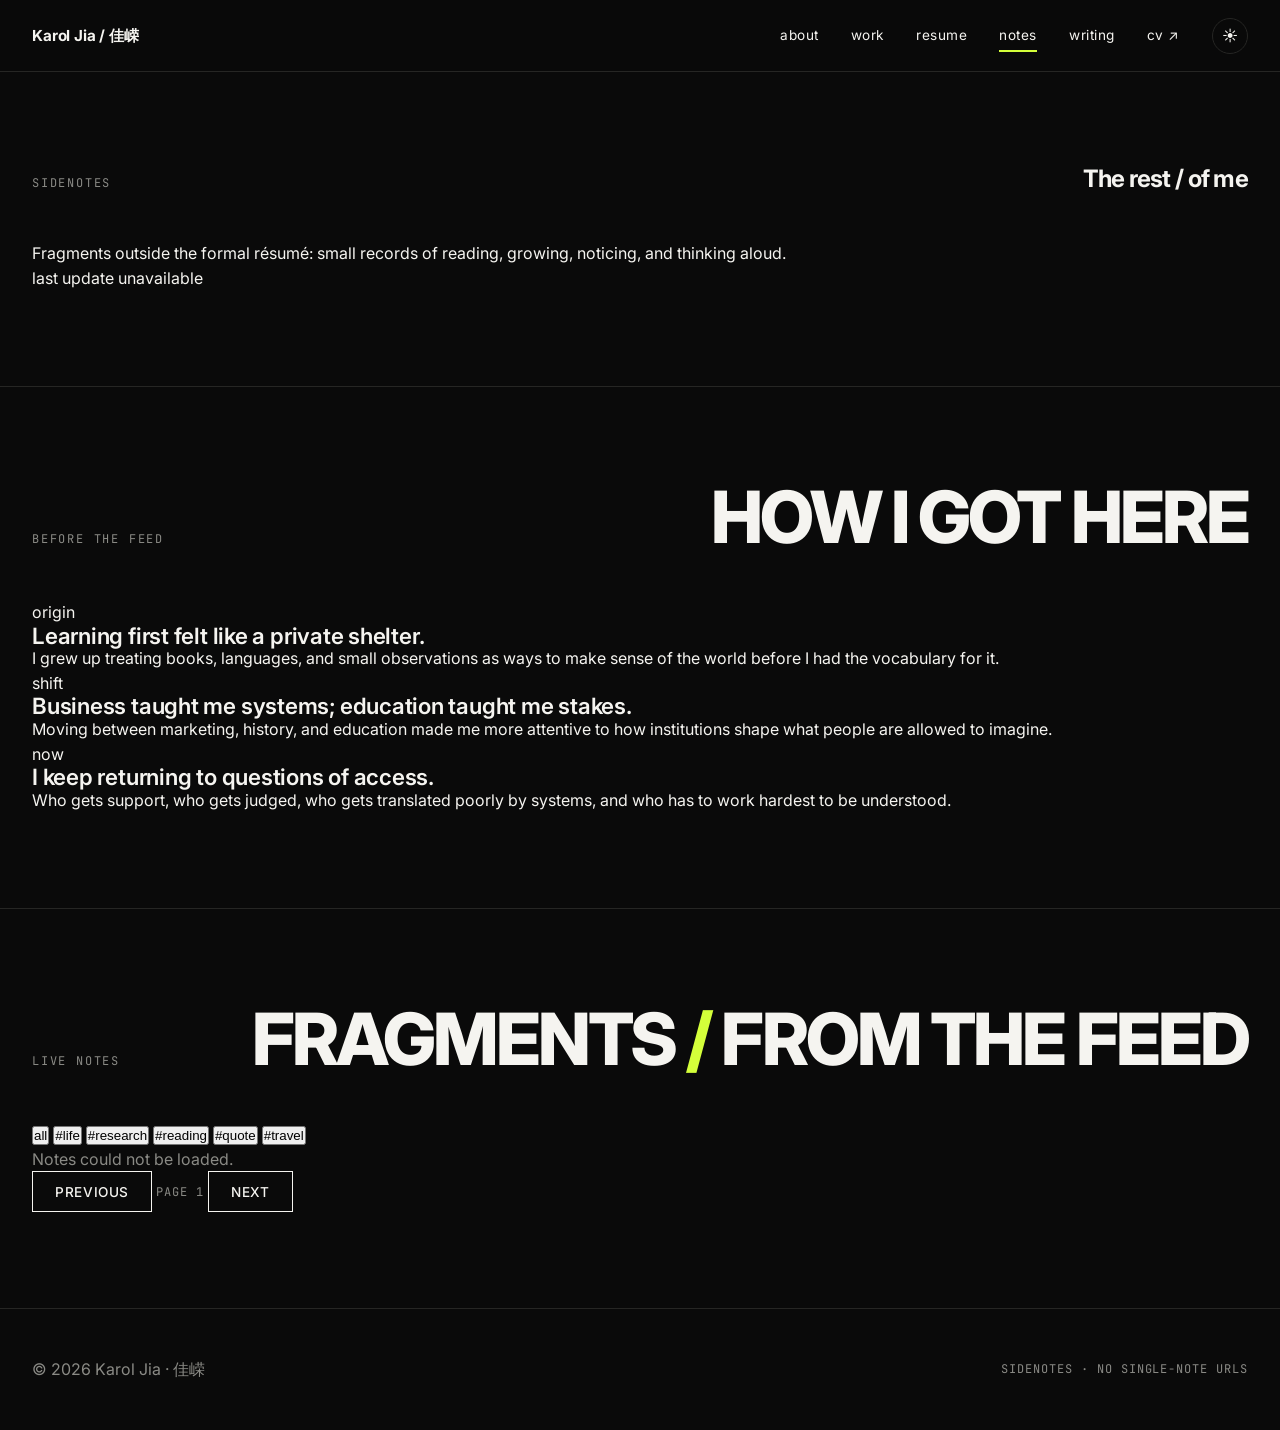
==== notes.html @ 4759f478 "Add initial notes.html file with structure and content" ====
<!doctype html>
<html lang="en">
<head>
  <meta charset="utf-8">
  <meta name="viewport" content="width=device-width, initial-scale=1">
  <title>Sidenotes — Karol Jia</title>

  <link rel="icon" href="favicon.png">

  <link rel="preconnect" href="https://fonts.googleapis.com">
  <link rel="preconnect" href="https://fonts.gstatic.com" crossorigin>
  <link href="https://fonts.googleapis.com/css2?family=Inter:wght@400;500;600;700;800;900&family=JetBrains+Mono:wght@400;500&family=Libre+Baskerville:wght@400;700&display=swap" rel="stylesheet">

  <link rel="stylesheet" href="global.css">
  <link rel="stylesheet" href="layout.css">
</head>

<body data-theme="dark">

<header>
  <div class="container">
    <div class="brand">Karol Jia / 佳嵘</div>
    <nav>
      <a href="index.html#about">about</a>
      <a href="index.html#experience">work</a>
      <a href="index.html#resume">resume</a>
      <a href="notes.html" class="active">notes</a>
      <a href="publications.html">writing</a>
      <a href="https://sites.google.com/view/karoljiaportfolio/profile"
         target="_blank" rel="noopener noreferrer">cv ↗</a>
      <button id="themeToggle" class="iconbtn" type="button"
              aria-label="Toggle theme" title="Toggle theme">☾</button>
    </nav>
  </div>
</header>

<main>

  <section class="section sidenotes-hero">
    <div class="container">
      <div class="section-head">
        <span class="label">Sidenotes</span>
        <h1>The rest <span class="slash">/</span> of me</h1>
      </div>

      <p class="sidenotes-lead">
        Fragments outside the formal résumé: small records of reading, growing, noticing, and thinking aloud.
      </p>

      <div class="sidenotes-meta" id="lastUpdate">
        last update loading...
      </div>
    </div>
  </section>

  <section class="section story-section">
    <div class="container">
      <div class="section-head compact">
        <span class="label">Before the feed</span>
        <h2>How I got here</h2>
      </div>

      <div class="story-grid">
        <article class="story-card">
          <div class="story-kicker">origin</div>
          <h3>Learning first felt like a private shelter.</h3>
          <p>
            I grew up treating books, languages, and small observations as ways to make sense of the world before I had the vocabulary for it.
          </p>
        </article>

        <article class="story-card">
          <div class="story-kicker">shift</div>
          <h3>Business taught me systems; education taught me stakes.</h3>
          <p>
            Moving between marketing, history, and education made me more attentive to how institutions shape what people are allowed to imagine.
          </p>
        </article>

        <article class="story-card">
          <div class="story-kicker">now</div>
          <h3>I keep returning to questions of access.</h3>
          <p>
            Who gets support, who gets judged, who gets translated poorly by systems, and who has to work hardest to be understood.
          </p>
        </article>
      </div>
    </div>
  </section>

  <section class="section notes-feed-section">
    <div class="container">
      <div class="section-head compact">
        <span class="label">Live notes</span>
        <h2>Fragments <span class="slash">/</span> from the feed</h2>
      </div>

      <div class="tag-filter" id="tagFilter">
        <button class="tag-filter-btn active" data-tag="all">all</button>
        <button class="tag-filter-btn" data-tag="life">#life</button>
        <button class="tag-filter-btn" data-tag="research">#research</button>
        <button class="tag-filter-btn" data-tag="reading">#reading</button>
        <button class="tag-filter-btn" data-tag="quote">#quote</button>
        <button class="tag-filter-btn" data-tag="travel">#travel</button>
      </div>

      <div id="notes-list" class="notes-list">
        <p class="muted">Loading notes...</p>
      </div>

      <div class="notes-pagination">
        <button class="btn" id="prevNotes" type="button">previous</button>
        <span class="mono muted" id="pageInfo">page 1</span>
        <button class="btn" id="nextNotes" type="button">next</button>
      </div>
    </div>
  </section>

</main>

<footer>
  <div class="container row" style="justify-content:space-between;">
    <p>© <span id="year"></span> Karol Jia · 佳嵘</p>
    <p class="mono">sidenotes · no single-note URLs</p>
  </div>
</footer>

<script>
const state = {
  notes: [],
  filteredNotes: [],
  currentTag: "all",
  page: 1,
  perPage: 10
};

async function loadNotesPage() {
  const notesList = document.getElementById("notes-list");

  try {
    const response = await fetch("https://plusmelt.org/api/notes", {
      cache: "no-store"
    });

    const data = await response.json();
    state.notes = Array.isArray(data.notes) ? data.notes : [];
    state.filteredNotes = state.notes;

    updateLastUpdate();
    renderNotes();
  } catch (error) {
    notesList.innerHTML = '<p class="muted">Notes could not be loaded.</p>';
    document.getElementById("lastUpdate").textContent = "last update unavailable";
  }
}

function updateLastUpdate() {
  const target = document.getElementById("lastUpdate");

  if (!state.notes.length) {
    target.textContent = "last update unavailable";
    return;
  }

  const latest = new Date(state.notes[0].timestamp);
  target.textContent = `last update ${relativeTime(latest)}`;
}

function relativeTime(date) {
  const seconds = Math.max(1, Math.floor((Date.now() - date.getTime()) / 1000));

  if (seconds < 60) {
    return `${seconds}s ago`;
  }

  const minutes = Math.floor(seconds / 60);
  if (minutes < 60) {
    return `${minutes}m ago`;
  }

  const hours = Math.floor(minutes / 60);
  if (hours < 24) {
    return `${hours}h ago`;
  }

  const days = Math.floor(hours / 24);
  if (days < 30) {
    return `${days}d ago`;
  }

  return date.toLocaleDateString("en-US", {
    year: "numeric",
    month: "short",
    day: "numeric"
  });
}

function renderNotes() {
  const notesList = document.getElementById("notes-list");
  const pageInfo = document.getElementById("pageInfo");
  const prev = document.getElementById("prevNotes");
  const next = document.getElementById("nextNotes");

  if (!state.filteredNotes.length) {
    notesList.innerHTML = '<p class="muted">No notes yet.</p>';
    pageInfo.textContent = "page 0 of 0";
    prev.disabled = true;
    next.disabled = true;
    return;
  }

  const totalPages = Math.ceil(state.filteredNotes.length / state.perPage);
  state.page = Math.min(state.page, totalPages);

  const start = (state.page - 1) * state.perPage;
  const visibleNotes = state.filteredNotes.slice(start, start + state.perPage);

  notesList.innerHTML = visibleNotes.map(note => renderNoteCard(note)).join("");

  pageInfo.textContent = `page ${state.page} of ${totalPages}`;
  prev.disabled = state.page <= 1;
  next.disabled = state.page >= totalPages;
}

function renderNoteCard(note) {
  const isQuote = note.tags && note.tags.includes("quote");

  const tags = note.tags && note.tags.length
    ? `<div class="note-tags">${note.tags.map(tag => `<span>#${escapeHtml(tag)}</span>`).join("")}</div>`
    : "";

  const images = note.images && note.images.length
    ? `<div class="note-media">${note.images.map(src => `<img src="${escapeAttribute(src)}" alt="Discord note image">`).join("")}</div>`
    : "";

  const videos = note.videos && note.videos.length
    ? `<div class="note-media">${note.videos.map(src => `<video src="${escapeAttribute(src)}" controls></video>`).join("")}</div>`
    : "";

  if (isQuote) {
    const quoteParts = parseQuote(note.content);

    return `
      <article class="note-card quote-card">
        <blockquote>${escapeHtml(quoteParts.quote)}</blockquote>
        ${quoteParts.source ? `<div class="quote-source">${escapeHtml(quoteParts.source)}</div>` : ""}
        ${images}
        ${videos}
        ${tags}
      </article>
    `;
  }

  return `
    <article class="note-card">
      <p>${escapeHtml(note.content)}</p>
      ${images}
      ${videos}
      ${tags}
    </article>
  `;
}

function parseQuote(content) {
  const lines = String(content || "").split("\n").map(line => line.trim()).filter(Boolean);

  if (lines.length >= 2) {
    const last = lines[lines.length - 1];

    if (/^[—–-]\s+/.test(last)) {
      return {
        quote: lines.slice(0, -1).join("\n"),
        source: last.replace(/^[—–-]\s+/, "")
      };
    }
  }

  return {
    quote: content,
    source: ""
  };
}

function setupFilters() {
  const filter = document.getElementById("tagFilter");

  filter.addEventListener("click", event => {
    const button = event.target.closest("button");

    if (!button) {
      return;
    }

    const tag = button.dataset.tag;
    state.currentTag = tag;
    state.page = 1;

    document.querySelectorAll(".tag-filter-btn").forEach(item => {
      item.classList.toggle("active", item.dataset.tag === tag);
    });

    if (tag === "all") {
      state.filteredNotes = state.notes;
    } else {
      state.filteredNotes = state.notes.filter(note => {
        return note.tags && note.tags.includes(tag);
      });
    }

    renderNotes();
  });
}

function setupPagination() {
  document.getElementById("prevNotes").addEventListener("click", () => {
    if (state.page > 1) {
      state.page -= 1;
      renderNotes();
      window.scrollTo({ top: document.querySelector(".notes-feed-section").offsetTop, behavior: "smooth" });
    }
  });

  document.getElementById("nextNotes").addEventListener("click", () => {
    const totalPages = Math.ceil(state.filteredNotes.length / state.perPage);

    if (state.page < totalPages) {
      state.page += 1;
      renderNotes();
      window.scrollTo({ top: document.querySelector(".notes-feed-section").offsetTop, behavior: "smooth" });
    }
  });
}

function escapeHtml(text) {
  return String(text || "")
    .replaceAll("&", "&amp;")
    .replaceAll("<", "&lt;")
    .replaceAll(">", "&gt;")
    .replaceAll('"', "&quot;")
    .replaceAll("'", "&#039;");
}

function escapeAttribute(text) {
  return String(text || "")
    .replaceAll("&", "&amp;")
    .replaceAll('"', "&quot;")
    .replaceAll("<", "&lt;")
    .replaceAll(">", "&gt;");
}

document.getElementById("year").textContent = new Date().getFullYear();

setupFilters();
setupPagination();
loadNotesPage();
</script>

<script src="app.js"></script>
</body>
</html>
---- global.css ----
/* ============================================================
   GLOBAL.CSS — Karol Jia v3
   Black / White + electric lime accent
   ============================================================ */

:root {
  --bg:        #f5f4f0;
  --bg-elev:   #ffffff;
  --fg:        #0a0a0a;
  --fg-muted:  #6b6b6b;
  --line:      #d6d4cc;
  --hl:        #d4ff3a;
  --hl-ink:    #0a0a0a;
}

[data-theme="dark"] {
  --bg:        #0a0a0a;
  --bg-elev:   #141414;
  --fg:        #f5f4f0;
  --fg-muted:  #8a8a85;
  --line:      #262624;
  --hl:        #d4ff3a;
  --hl-ink:    #0a0a0a;
}

* { box-sizing: border-box; margin: 0; padding: 0; }

html { scroll-behavior: smooth; }

body {
  background: var(--bg);
  color: var(--fg);
  font-family: 'Inter', -apple-system, BlinkMacSystemFont, 'Segoe UI', sans-serif;
  font-size: 16px;
  line-height: 1.55;
  -webkit-font-smoothing: antialiased;
  text-rendering: optimizeLegibility;
  transition: background 0.3s ease, color 0.3s ease;
  overflow-x: hidden;
}

/* hide native cursor only inside the hero zone when cat-cursor is on */
body.cat-cursor-on #hero,
body.cat-cursor-on #hero * { cursor: none !important; }

h1, h2, h3, h4 {
  font-family: 'Inter', sans-serif;
  font-weight: 700;
  letter-spacing: -0.03em;
  line-height: 0.95;
}
h2 {
  font-size: clamp(2.2rem, 6vw, 4.5rem);
  font-weight: 800;
  text-transform: uppercase;
  letter-spacing: -0.04em;
}
h3 { font-size: 1.4rem; font-weight: 600; letter-spacing: -0.01em; }
p  { font-size: 1rem; }

a { color: inherit; text-decoration: none; transition: opacity 0.2s ease; }
a:hover { opacity: 0.6; }

.muted { color: var(--fg-muted); }

.mono {
  font-family: 'JetBrains Mono', 'SF Mono', Menlo, monospace;
  font-size: 0.75rem;
  letter-spacing: 0.08em;
  text-transform: uppercase;
}

.hl {
  background: var(--hl);
  color: var(--hl-ink);
  padding: 0 0.22em;
}

.container {
  max-width: 1400px;
  margin: 0 auto;
  padding: 0 2rem;
}
.row   { display: flex; align-items: center; gap: 1.25rem; flex-wrap: wrap; }
.stack { display: flex; flex-direction: column; gap: 1.25rem; }

.section { padding: 6rem 0; border-top: 1px solid var(--line); }
.section:first-of-type { border-top: none; }

.btn {
  display: inline-block;
  padding: 0.7rem 1.4rem;
  border: 1px solid var(--fg);
  color: var(--fg);
  font-size: 0.85rem;
  letter-spacing: 0.04em;
  text-transform: uppercase;
  font-weight: 500;
  transition: all 0.2s ease;
  cursor: pointer;
  background: transparent;
  font-family: inherit;
}
.btn:hover { background: var(--fg); color: var(--bg); opacity: 1; }

.btn-primary {
  background: var(--hl);
  color: var(--hl-ink);
  border-color: var(--hl);
}
.btn-primary:hover { background: var(--fg); color: var(--bg); border-color: var(--fg); }

.iconbtn {
  background: transparent;
  border: 1px solid var(--line);
  color: var(--fg);
  width: 36px; height: 36px;
  border-radius: 50%;
  cursor: pointer;
  font-size: 0.95rem;
  display: inline-flex;
  align-items: center;
  justify-content: center;
  transition: all 0.2s ease;
  font-family: inherit;
}
.iconbtn:hover { border-color: var(--fg); }

footer {
  padding: 3rem 0;
  border-top: 1px solid var(--line);
  font-size: 0.85rem;
  color: var(--fg-muted);
}

.h-scroll::-webkit-scrollbar { height: 6px; }
.h-scroll::-webkit-scrollbar-track { background: transparent; }
.h-scroll::-webkit-scrollbar-thumb { background: var(--line); border-radius: 3px; }
.h-scroll::-webkit-scrollbar-thumb:hover { background: var(--fg-muted); }
---- layout.css ----
/* ============================================================
   LAYOUT.CSS — page modules v3
   ============================================================ */

/* ---------------- HEADER ---------------- */
header {
  position: sticky;
  top: 0;
  z-index: 100;
  background: color-mix(in srgb, var(--bg) 88%, transparent);
  backdrop-filter: blur(12px);
  -webkit-backdrop-filter: blur(12px);
  border-bottom: 1px solid var(--line);
}
header .container {
  display: flex;
  justify-content: space-between;
  align-items: center;
  padding-top: 1.1rem;
  padding-bottom: 1.1rem;
}
header .brand {
  font-weight: 700;
  font-size: 0.95rem;
  letter-spacing: -0.01em;
}
header nav {
  display: flex;
  gap: 2rem;
  align-items: center;
}
header nav a {
  font-size: 0.85rem;
  letter-spacing: 0.04em;
  text-transform: lowercase;
  position: relative;
}
header nav a.active::after {
  content: '';
  position: absolute;
  left: 0; right: 0; bottom: -6px;
  height: 2px;
  background: var(--hl);
}

/* ---------------- HERO ---------------- */
#hero {
  position: relative;
  min-height: calc(100vh - 70px);
  padding: 3rem 0 4rem;
  display: flex;
  flex-direction: column;
  justify-content: space-between;
  overflow: hidden;
}

.hero-meta {
  display: flex;
  justify-content: space-between;
  align-items: flex-start;
  font-family: 'JetBrains Mono', monospace;
  font-size: 0.72rem;
  letter-spacing: 0.15em;
  text-transform: uppercase;
  color: var(--fg-muted);
}
.hero-meta .right { text-align: right; line-height: 1.7; }

.hero-mid {
  display: flex;
  flex-direction: column;
  gap: 1.6rem;
  margin: 3rem 0;
  /* fixed-ish vertical rhythm — nothing inside should change height */
  align-items: flex-start;
}

.hero-prefix {
  font-family: 'JetBrains Mono', monospace;
  font-size: 0.75rem;
  letter-spacing: 0.18em;
  text-transform: uppercase;
  color: var(--hl);
}

.hero-line {
  font-size: clamp(1.6rem, 3.8vw, 3rem);
  font-weight: 700;
  letter-spacing: -0.025em;
  line-height: 1.2;
  /* fixed height stops the page from jumping as letters type/erase */
  height: 1.4em;
  display: flex;
  align-items: center;
  overflow: hidden;
}
.hero-line-inner {
  display: inline-flex;
  align-items: center;
  white-space: nowrap;
  flex-wrap: nowrap;
}
.hero-line .typed {
  background: var(--hl);
  color: var(--hl-ink);
  padding: 0 0.2em;
  display: inline-block;
  margin-left: 0.3em;
}
.caret {
  display: inline-block;
  width: 3px;
  height: 0.9em;
  background: var(--hl);
  vertical-align: -3px;
  margin-left: 4px;
  animation: blink 1s steps(2) infinite;
}
@keyframes blink { 50% { opacity: 0; } }

.hero-name-block {
  font-size: clamp(2.5rem, 7vw, 6rem);
  font-weight: 900;
  letter-spacing: -0.045em;
  line-height: 0.95;
  text-transform: uppercase;
}
.hero-name-block .cn {
  display: block;
  font-size: 0.3em;
  font-weight: 500;
  color: var(--fg-muted);
  letter-spacing: 0.02em;
  margin-top: 0.7rem;
  text-transform: none;
}

.hero-foot {
  display: flex;
  justify-content: space-between;
  align-items: end;
  gap: 2rem;
  padding-top: 2rem;
  border-top: 1px solid var(--line);
  flex-wrap: wrap;
}
.hero-cta { display: flex; gap: 0.8rem; flex-wrap: wrap; }

/* cat cursor (only on hero) */
#cat-cursor {
  position: fixed;
  width: 44px;
  height: 44px;
  pointer-events: none;
  z-index: 9999;
  transform: translate(-50%, -50%);
  transition: opacity 0.2s ease;
  opacity: 0;
  will-change: transform, left, top;
}
#cat-cursor.visible { opacity: 1; }

/* tiny corner toggle to turn cat cursor off */
.cat-toggle {
  position: fixed;
  right: 18px;
  bottom: 18px;
  z-index: 200;
  background: var(--bg-elev);
  border: 1px solid var(--line);
  color: var(--fg-muted);
  border-radius: 999px;
  padding: 6px 12px;
  font-family: 'JetBrains Mono', monospace;
  font-size: 0.65rem;
  letter-spacing: 0.1em;
  text-transform: uppercase;
  cursor: pointer;
  transition: all 0.2s ease;
  opacity: 0.7;
}
.cat-toggle:hover { opacity: 1; color: var(--fg); border-color: var(--fg); }

/* floating emoji that spawns when a typed phrase completes */
#emoji-stage {
  position: absolute;
  inset: 0;
  pointer-events: none;
  overflow: hidden;
}
.float-emoji {
  position: absolute;
  font-size: 28px;
  animation: floatUp 3.4s ease-out forwards;
  will-change: transform, opacity;
}
@keyframes floatUp {
  0%   { transform: translateY(0) rotate(0); opacity: 0; }
  15%  { opacity: 1; }
  80%  { opacity: 1; }
  100% { transform: translateY(-140px) rotate(15deg); opacity: 0; }
}

/* ---------------- STREAM (consciousness paragraph) ---------------- */
.stream-section {
  padding: 5rem 0 6rem;
  border-top: 1px solid var(--line);
  background: var(--bg);
}
.stream-label {
  font-family: 'JetBrains Mono', monospace;
  font-size: 0.7rem;
  letter-spacing: 0.18em;
  text-transform: uppercase;
  color: var(--fg-muted);
  margin-bottom: 2rem;
}
.stream {
  max-width: 1000px;
  font-size: clamp(1.4rem, 2.4vw, 2.1rem);
  line-height: 1.5;
  font-weight: 400;
  letter-spacing: -0.01em;
}
.stream .ln {
  display: block;
  margin-bottom: 0.6em;
  min-height: 1.1em;
}
.stream .ln.fade { color: var(--fg-muted); }
.stream .ln.accent .typed-text {
  background: var(--hl);
  color: var(--hl-ink);
  padding: 0 0.18em;
}
.stream .ln.small { font-size: 0.65em; color: var(--fg-muted); }
.stream .micro-caret {
  display: inline-block;
  width: 2px;
  height: 0.85em;
  background: currentColor;
  vertical-align: -2px;
  margin-left: 3px;
  opacity: 0;
}
.stream .ln.typing .micro-caret { opacity: 1; animation: blink 1s steps(2) infinite; }

/* ---------------- SECTION HEADERS ---------------- */
.section-head {
  display: flex;
  justify-content: space-between;
  align-items: baseline;
  margin-bottom: 3rem;
  flex-wrap: wrap;
  gap: 1rem;
}
.section-head .label {
  font-family: 'JetBrains Mono', monospace;
  font-size: 0.75rem;
  letter-spacing: 0.15em;
  text-transform: uppercase;
  color: var(--fg-muted);
}
.section-head h2 .slash { color: var(--hl); }

/* ---------------- HORIZONTAL GALLERY ---------------- */
.h-scroll {
  display: flex;
  gap: 1.5rem;
  overflow-x: auto;
  scroll-snap-type: x mandatory;
  padding: 0 2rem 1.5rem;
  margin: 0 -2rem;
  scroll-padding: 2rem;
}
.h-scroll > * { scroll-snap-align: start; flex-shrink: 0; }

.exp-card {
  width: clamp(280px, 32vw, 420px);
  display: flex;
  flex-direction: column;
  gap: 1rem;
}
.exp-card .tag {
  font-family: 'JetBrains Mono', monospace;
  font-size: 0.7rem;
  letter-spacing: 0.12em;
  text-transform: uppercase;
  color: var(--fg-muted);
  display: flex;
  justify-content: space-between;
  padding-bottom: 0.7rem;
  border-bottom: 1px solid var(--line);
}
.exp-card .tag .num { color: var(--fg); font-weight: 600; }
.exp-card h3 {
  font-size: 1.6rem;
  line-height: 1.1;
  letter-spacing: -0.02em;
}
.exp-card .role { font-size: 0.95rem; color: var(--fg-muted); }
.exp-card p { font-size: 0.95rem; line-height: 1.5; }

/* ---------------- ABOUT ---------------- */
.about-grid {
  display: grid;
  grid-template-columns: 1fr 1.4fr;
  gap: 4rem;
  align-items: start;
}
.about-photo {
  position: relative;
  aspect-ratio: 4/5;
  overflow: hidden;
  background: var(--bg-elev);
}
.about-photo img {
  width: 100%;
  height: 100%;
  object-fit: cover;
  display: block;
  filter: grayscale(0.15);
  transition: filter 0.4s ease;
}
.about-photo:hover img { filter: grayscale(0); }
.about-text {
  font-size: clamp(1.3rem, 2vw, 1.8rem);
  line-height: 1.35;
  font-weight: 400;
  letter-spacing: -0.01em;
}
.about-text p + p { margin-top: 1.5rem; }

@media (max-width: 820px) {
  .about-grid { grid-template-columns: 1fr; gap: 2rem; }
}

/* ---------------- RESUME (HTML) ---------------- */
.resume-block + .resume-block { margin-top: 4rem; }

.resume-block-title {
  font-family: 'JetBrains Mono', monospace;
  font-size: 0.8rem;
  letter-spacing: 0.18em;
  text-transform: uppercase;
  color: var(--fg-muted);
  margin-bottom: 1.5rem;
  padding-bottom: 0.7rem;
  border-bottom: 1px solid var(--line);
}
.resume-item {
  display: grid;
  grid-template-columns: 180px 1fr;
  gap: 2rem;
  padding: 1.5rem 0;
  border-bottom: 1px solid var(--line);
}
.resume-item:last-child { border-bottom: none; }
.resume-item .when {
  font-family: 'JetBrains Mono', monospace;
  font-size: 0.78rem;
  letter-spacing: 0.08em;
  color: var(--fg-muted);
  text-transform: uppercase;
}
.resume-item .what h3 { font-size: 1.25rem; margin-bottom: 0.3rem; }
.resume-item .what .where { color: var(--fg-muted); font-size: 0.95rem; margin-bottom: 0.7rem; }
.resume-item .what p { font-size: 0.95rem; line-height: 1.55; }
.resume-item .what ul {
  margin-top: 0.5rem;
  padding-left: 1.2rem;
  font-size: 0.95rem;
  line-height: 1.6;
}
.resume-item .what ul li { margin-bottom: 0.3rem; }

@media (max-width: 720px) {
  .resume-item { grid-template-columns: 1fr; gap: 0.4rem; }
}

.cta-strip {
  display: flex;
  justify-content: space-between;
  align-items: center;
  padding: 2rem 0;
  margin-top: 3rem;
  border-top: 1px solid var(--line);
  flex-wrap: wrap;
  gap: 1rem;
}
.cta-strip p { font-size: 1rem; color: var(--fg-muted); }

/* ---------------- OUTRO ---------------- */
.outro {
  padding: 6rem 0;
  border-top: 1px solid var(--line);
  overflow: hidden;
}
.outro-text {
  font-size: clamp(2.5rem, 9vw, 8rem);
  font-weight: 900;
  letter-spacing: -0.05em;
  line-height: 0.95;
  text-transform: uppercase;
}
.outro-text .accent {
  background: var(--hl);
  color: var(--hl-ink);
  padding: 0 0.15em;
}

/* ---------------- MOBILE ---------------- */
@media (max-width: 640px) {
  header .container { padding: 0.8rem 1.2rem; }
  header nav { gap: 1rem; }
  header nav a { font-size: 0.8rem; }
  .container { padding: 0 1.2rem; }
  .section { padding: 4rem 0; }
  .h-scroll { padding: 0 1.2rem 1.5rem; margin: 0 -1.2rem; }
  .cat-toggle { display: none; }
}
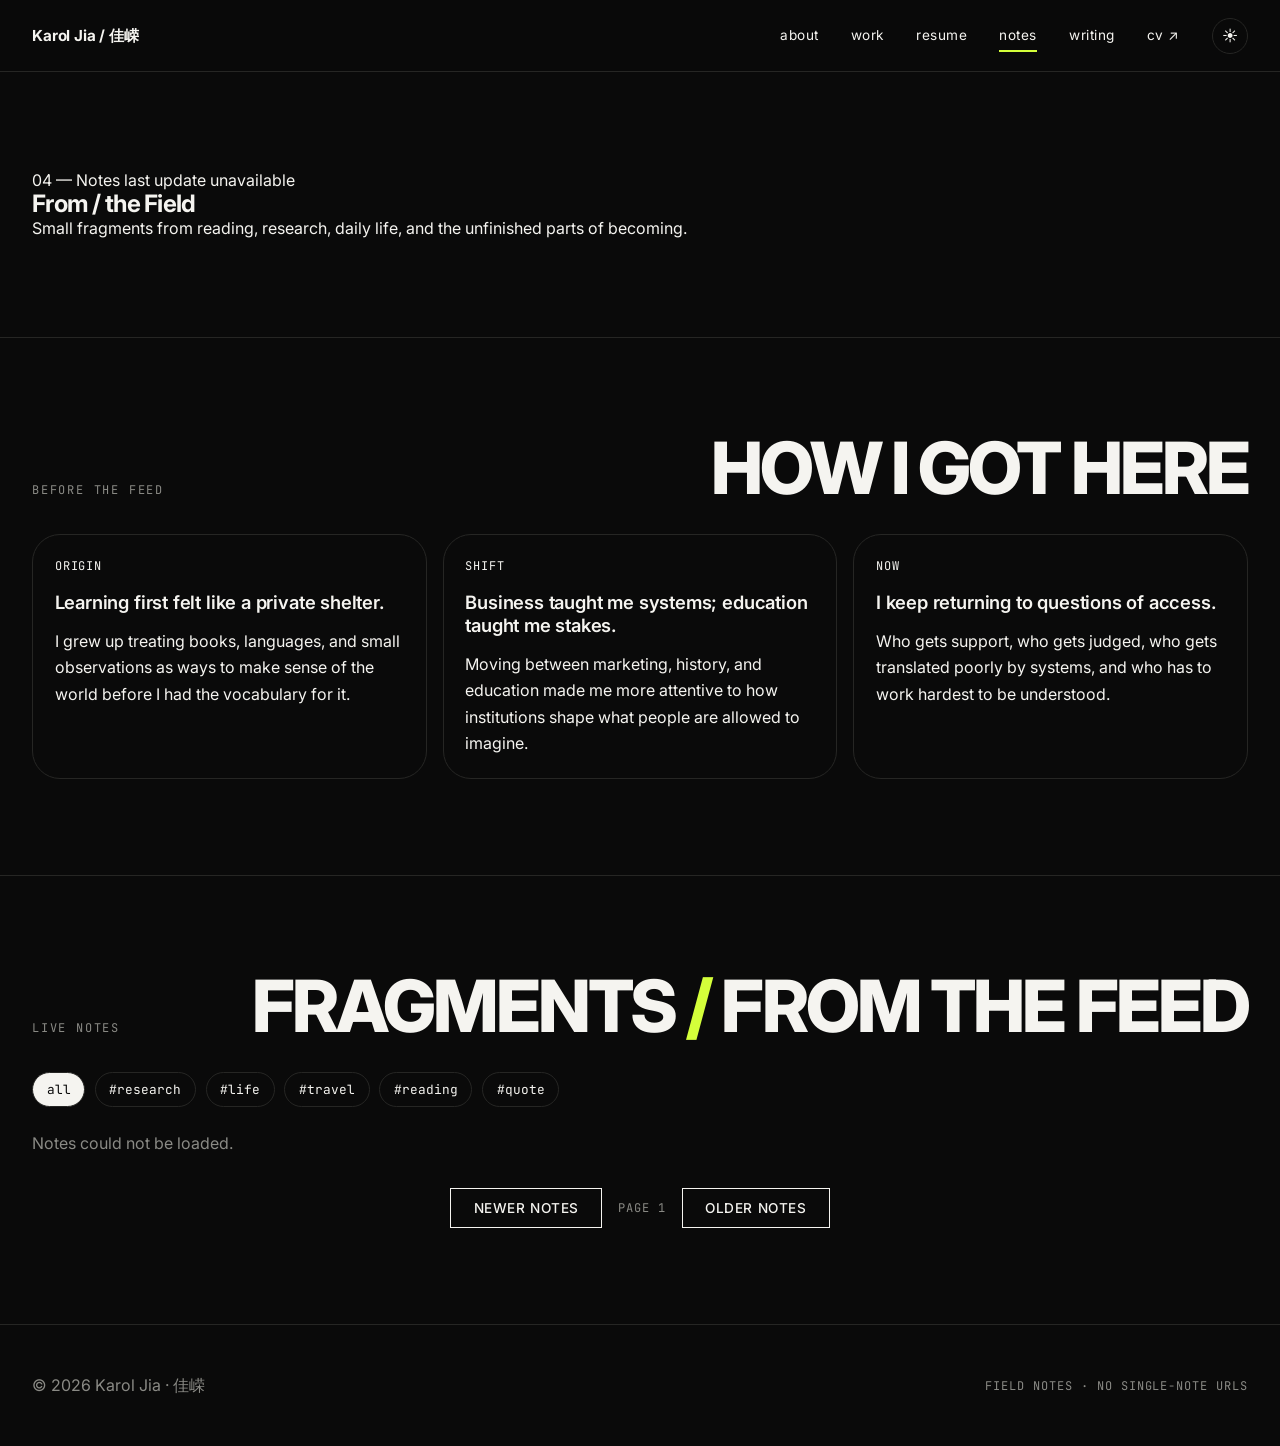
==== commit 017def7e: "Rename Sidenotes to Field Notes and update content" ====
--- a/notes.html
+++ b/notes.html
@@ -3,7 +3,7 @@
 <head>
   <meta charset="utf-8">
   <meta name="viewport" content="width=device-width, initial-scale=1">
-  <title>Sidenotes — Karol Jia</title>
+  <title>Field Notes — Karol Jia</title>
 
   <link rel="icon" href="favicon.png">
 
@@ -36,23 +36,25 @@
 
 <main>
 
-  <section class="section sidenotes-hero">
+  <!-- ============ NOTES HERO ============ -->
+  <section class="section field-notes-hero">
     <div class="container">
-      <div class="section-head">
-        <span class="label">Sidenotes</span>
-        <h1>The rest <span class="slash">/</span> of me</h1>
-      </div>
-
-      <p class="sidenotes-lead">
-        Fragments outside the formal résumé: small records of reading, growing, noticing, and thinking aloud.
+      <div class="field-notes-topline">
+        <span class="label">04 — Notes</span>
+        <span class="field-notes-update" id="lastUpdate">last update loading...</span>
+      </div>
+
+      <h1 class="field-notes-title">
+        From <span class="slash">/</span> the Field
+      </h1>
+
+      <p class="field-notes-lead">
+        Small fragments from reading, research, daily life, and the unfinished parts of becoming.
       </p>
-
-      <div class="sidenotes-meta" id="lastUpdate">
-        last update loading...
-      </div>
     </div>
   </section>
 
+  <!-- ============ PERSONAL STORY ============ -->
   <section class="section story-section">
     <div class="container">
       <div class="section-head compact">
@@ -88,6 +90,7 @@
     </div>
   </section>
 
+  <!-- ============ LIVE NOTES ============ -->
   <section class="section notes-feed-section">
     <div class="container">
       <div class="section-head compact">
@@ -97,11 +100,11 @@
 
       <div class="tag-filter" id="tagFilter">
         <button class="tag-filter-btn active" data-tag="all">all</button>
+        <button class="tag-filter-btn" data-tag="research">#research</button>
         <button class="tag-filter-btn" data-tag="life">#life</button>
-        <button class="tag-filter-btn" data-tag="research">#research</button>
+        <button class="tag-filter-btn" data-tag="travel">#travel</button>
         <button class="tag-filter-btn" data-tag="reading">#reading</button>
         <button class="tag-filter-btn" data-tag="quote">#quote</button>
-        <button class="tag-filter-btn" data-tag="travel">#travel</button>
       </div>
 
       <div id="notes-list" class="notes-list">
@@ -109,9 +112,9 @@
       </div>
 
       <div class="notes-pagination">
-        <button class="btn" id="prevNotes" type="button">previous</button>
+        <button class="btn" id="prevNotes" type="button">newer notes</button>
         <span class="mono muted" id="pageInfo">page 1</span>
-        <button class="btn" id="nextNotes" type="button">next</button>
+        <button class="btn" id="nextNotes" type="button">older notes</button>
       </div>
     </div>
   </section>
@@ -121,7 +124,7 @@
 <footer>
   <div class="container row" style="justify-content:space-between;">
     <p>© <span id="year"></span> Karol Jia · 佳嵘</p>
-    <p class="mono">sidenotes · no single-note URLs</p>
+    <p class="mono">field notes · no single-note URLs</p>
   </div>
 </footer>
 
@@ -147,6 +150,7 @@
     state.filteredNotes = state.notes;
 
     updateLastUpdate();
+    updateTagCounts();
     renderNotes();
   } catch (error) {
     notesList.innerHTML = '<p class="muted">Notes could not be loaded.</p>';
@@ -166,6 +170,25 @@
   target.textContent = `last update ${relativeTime(latest)}`;
 }
 
+function updateTagCounts() {
+  const buttons = document.querySelectorAll(".tag-filter-btn");
+
+  buttons.forEach(button => {
+    const tag = button.dataset.tag;
+
+    if (tag === "all") {
+      button.textContent = `all · ${state.notes.length}`;
+      return;
+    }
+
+    const count = state.notes.filter(note => {
+      return Array.isArray(note.tags) && note.tags.includes(tag);
+    }).length;
+
+    button.textContent = `#${tag} · ${count}`;
+  });
+}
+
 function relativeTime(date) {
   const seconds = Math.max(1, Math.floor((Date.now() - date.getTime()) / 1000));
 
@@ -190,6 +213,42 @@
 
   return date.toLocaleDateString("en-US", {
     year: "numeric",
+    month: "short",
+    day: "numeric"
+  });
+}
+
+function formatNoteTime(timestamp) {
+  const date = new Date(timestamp);
+  const now = new Date();
+
+  const sameDay =
+    date.getFullYear() === now.getFullYear() &&
+    date.getMonth() === now.getMonth() &&
+    date.getDate() === now.getDate();
+
+  const yesterday = new Date(now);
+  yesterday.setDate(now.getDate() - 1);
+
+  const isYesterday =
+    date.getFullYear() === yesterday.getFullYear() &&
+    date.getMonth() === yesterday.getMonth() &&
+    date.getDate() === yesterday.getDate();
+
+  const time = date.toLocaleTimeString("en-US", {
+    hour: "numeric",
+    minute: "2-digit"
+  });
+
+  if (sameDay) {
+    return `${relativeTime(date)}`;
+  }
+
+  if (isYesterday) {
+    return `Yesterday · ${time}`;
+  }
+
+  return date.toLocaleDateString("en-US", {
     month: "short",
     day: "numeric"
   });
@@ -223,46 +282,54 @@
 }
 
 function renderNoteCard(note) {
-  const isQuote = note.tags && note.tags.includes("quote");
-
-  const tags = note.tags && note.tags.length
-    ? `<div class="note-tags">${note.tags.map(tag => `<span>#${escapeHtml(tag)}</span>`).join("")}</div>`
+  const tags = Array.isArray(note.tags) ? note.tags : [];
+  const isQuote = tags.includes("quote");
+
+  const tagMarkup = tags.length
+    ? `<div class="note-tags">${tags.map(tag => `<span>#${escapeHtml(tag)}</span>`).join("")}</div>`
     : "";
 
-  const images = note.images && note.images.length
-    ? `<div class="note-media">${note.images.map(src => `<img src="${escapeAttribute(src)}" alt="Discord note image">`).join("")}</div>`
+  const imageMarkup = Array.isArray(note.images) && note.images.length
+    ? `<div class="note-media">${note.images.map(src => `<img src="${escapeAttribute(src)}" alt="Field note image">`).join("")}</div>`
     : "";
 
-  const videos = note.videos && note.videos.length
+  const videoMarkup = Array.isArray(note.videos) && note.videos.length
     ? `<div class="note-media">${note.videos.map(src => `<video src="${escapeAttribute(src)}" controls></video>`).join("")}</div>`
     : "";
 
+  const meta = `<div class="note-meta">${escapeHtml(formatNoteTime(note.timestamp))}</div>`;
+
   if (isQuote) {
     const quoteParts = parseQuote(note.content);
 
     return `
       <article class="note-card quote-card">
+        ${meta}
         <blockquote>${escapeHtml(quoteParts.quote)}</blockquote>
         ${quoteParts.source ? `<div class="quote-source">${escapeHtml(quoteParts.source)}</div>` : ""}
-        ${images}
-        ${videos}
-        ${tags}
+        ${imageMarkup}
+        ${videoMarkup}
+        ${tagMarkup}
       </article>
     `;
   }
 
   return `
     <article class="note-card">
+      ${meta}
       <p>${escapeHtml(note.content)}</p>
-      ${images}
-      ${videos}
-      ${tags}
+      ${imageMarkup}
+      ${videoMarkup}
+      ${tagMarkup}
     </article>
   `;
 }
 
 function parseQuote(content) {
-  const lines = String(content || "").split("\n").map(line => line.trim()).filter(Boolean);
+  const lines = String(content || "")
+    .split("\n")
+    .map(line => line.trim())
+    .filter(Boolean);
 
   if (lines.length >= 2) {
     const last = lines[lines.length - 1];
@@ -303,7 +370,7 @@
       state.filteredNotes = state.notes;
     } else {
       state.filteredNotes = state.notes.filter(note => {
-        return note.tags && note.tags.includes(tag);
+        return Array.isArray(note.tags) && note.tags.includes(tag);
       });
     }
 
@@ -316,7 +383,10 @@
     if (state.page > 1) {
       state.page -= 1;
       renderNotes();
-      window.scrollTo({ top: document.querySelector(".notes-feed-section").offsetTop, behavior: "smooth" });
+      window.scrollTo({
+        top: document.querySelector(".notes-feed-section").offsetTop,
+        behavior: "smooth"
+      });
     }
   });
 
@@ -326,7 +396,10 @@
     if (state.page < totalPages) {
       state.page += 1;
       renderNotes();
-      window.scrollTo({ top: document.querySelector(".notes-feed-section").offsetTop, behavior: "smooth" });
+      window.scrollTo({
+        top: document.querySelector(".notes-feed-section").offsetTop,
+        behavior: "smooth"
+      });
     }
   });
 }
@@ -348,7 +421,11 @@
     .replaceAll(">", "&gt;");
 }
 
-document.getElementById("year").textContent = new Date().getFullYear();
+const yearTarget = document.getElementById("year");
+
+if (yearTarget) {
+  yearTarget.textContent = new Date().getFullYear();
+}
 
 setupFilters();
 setupPagination();
--- a/layout.css
+++ b/layout.css
@@ -419,3 +419,190 @@
   .h-scroll { padding: 0 1.2rem 1.5rem; margin: 0 -1.2rem; }
   .cat-toggle { display: none; }
 }
+
+.sidenotes-hero {
+  padding-top: 9rem;
+}
+
+.sidenotes-hero h1 {
+  font-size: clamp(3rem, 9vw, 8rem);
+  line-height: 0.92;
+  letter-spacing: -0.08em;
+  margin: 0;
+}
+
+.sidenotes-lead {
+  max-width: 760px;
+  color: var(--muted);
+  font-size: clamp(1.05rem, 2vw, 1.35rem);
+  line-height: 1.7;
+  margin-top: 2rem;
+}
+
+.sidenotes-meta {
+  display: inline-flex;
+  align-items: center;
+  margin-top: 1.5rem;
+  padding: 0.45rem 0.8rem;
+  border: 1px solid var(--line);
+  border-radius: 999px;
+  color: var(--muted);
+  font-family: "JetBrains Mono", monospace;
+  font-size: 0.82rem;
+}
+
+.section-head.compact {
+  margin-bottom: 2rem;
+}
+
+.story-grid {
+  display: grid;
+  grid-template-columns: repeat(3, minmax(0, 1fr));
+  gap: 1rem;
+}
+
+.story-card {
+  border: 1px solid var(--line);
+  border-radius: 28px;
+  padding: 1.35rem;
+  background: var(--card);
+  box-shadow: var(--shadow);
+}
+
+.story-kicker {
+  font-family: "JetBrains Mono", monospace;
+  color: var(--muted);
+  font-size: 0.75rem;
+  text-transform: uppercase;
+  letter-spacing: 0.08em;
+  margin-bottom: 1rem;
+}
+
+.story-card h3 {
+  font-size: 1.15rem;
+  line-height: 1.25;
+  margin: 0 0 0.85rem;
+}
+
+.story-card p {
+  color: var(--muted);
+  line-height: 1.65;
+  margin: 0;
+}
+
+.tag-filter {
+  display: flex;
+  flex-wrap: wrap;
+  gap: 0.6rem;
+  margin-bottom: 1.5rem;
+}
+
+.tag-filter-btn {
+  border: 1px solid var(--line);
+  border-radius: 999px;
+  padding: 0.5rem 0.85rem;
+  background: transparent;
+  color: var(--fg);
+  font-family: "JetBrains Mono", monospace;
+  font-size: 0.8rem;
+  cursor: pointer;
+}
+
+.tag-filter-btn.active,
+.tag-filter-btn:hover {
+  background: var(--fg);
+  color: var(--bg);
+}
+
+.notes-list {
+  display: grid;
+  gap: 1rem;
+}
+
+.note-card {
+  border: 1px solid var(--line);
+  border-radius: 26px;
+  padding: 1.35rem;
+  background: var(--card);
+  box-shadow: var(--shadow);
+}
+
+.note-card p {
+  margin: 0;
+  font-size: 1rem;
+  line-height: 1.75;
+}
+
+.note-tags {
+  display: flex;
+  flex-wrap: wrap;
+  gap: 0.5rem;
+  margin-top: 1rem;
+}
+
+.note-tags span {
+  font-family: "JetBrains Mono", monospace;
+  font-size: 0.78rem;
+  padding: 0.35rem 0.7rem;
+  border-radius: 999px;
+  border: 1px solid var(--line);
+  color: var(--fg);
+  background: rgba(127, 127, 127, 0.12);
+}
+
+.quote-card {
+  border-left: 4px solid var(--accent);
+}
+
+.quote-card blockquote {
+  font-family: "Libre Baskerville", Georgia, serif;
+  font-size: clamp(1.25rem, 2.6vw, 2rem);
+  line-height: 1.55;
+  margin: 0;
+}
+
+.quote-source {
+  margin-top: 1rem;
+  color: var(--muted);
+  font-family: "JetBrains Mono", monospace;
+  font-size: 0.85rem;
+  text-align: right;
+}
+
+.note-media {
+  display: grid;
+  gap: 0.75rem;
+  margin-top: 1rem;
+}
+
+.note-media img,
+.note-media video {
+  width: 100%;
+  max-height: 520px;
+  object-fit: cover;
+  border-radius: 18px;
+  border: 1px solid var(--line);
+}
+
+.notes-pagination {
+  display: flex;
+  align-items: center;
+  justify-content: center;
+  gap: 1rem;
+  margin-top: 2rem;
+}
+
+.notes-pagination button:disabled {
+  opacity: 0.35;
+  cursor: not-allowed;
+}
+
+@media (max-width: 820px) {
+  .story-grid {
+    grid-template-columns: 1fr;
+  }
+
+  .sidenotes-hero {
+    padding-top: 7rem;
+  }
+}
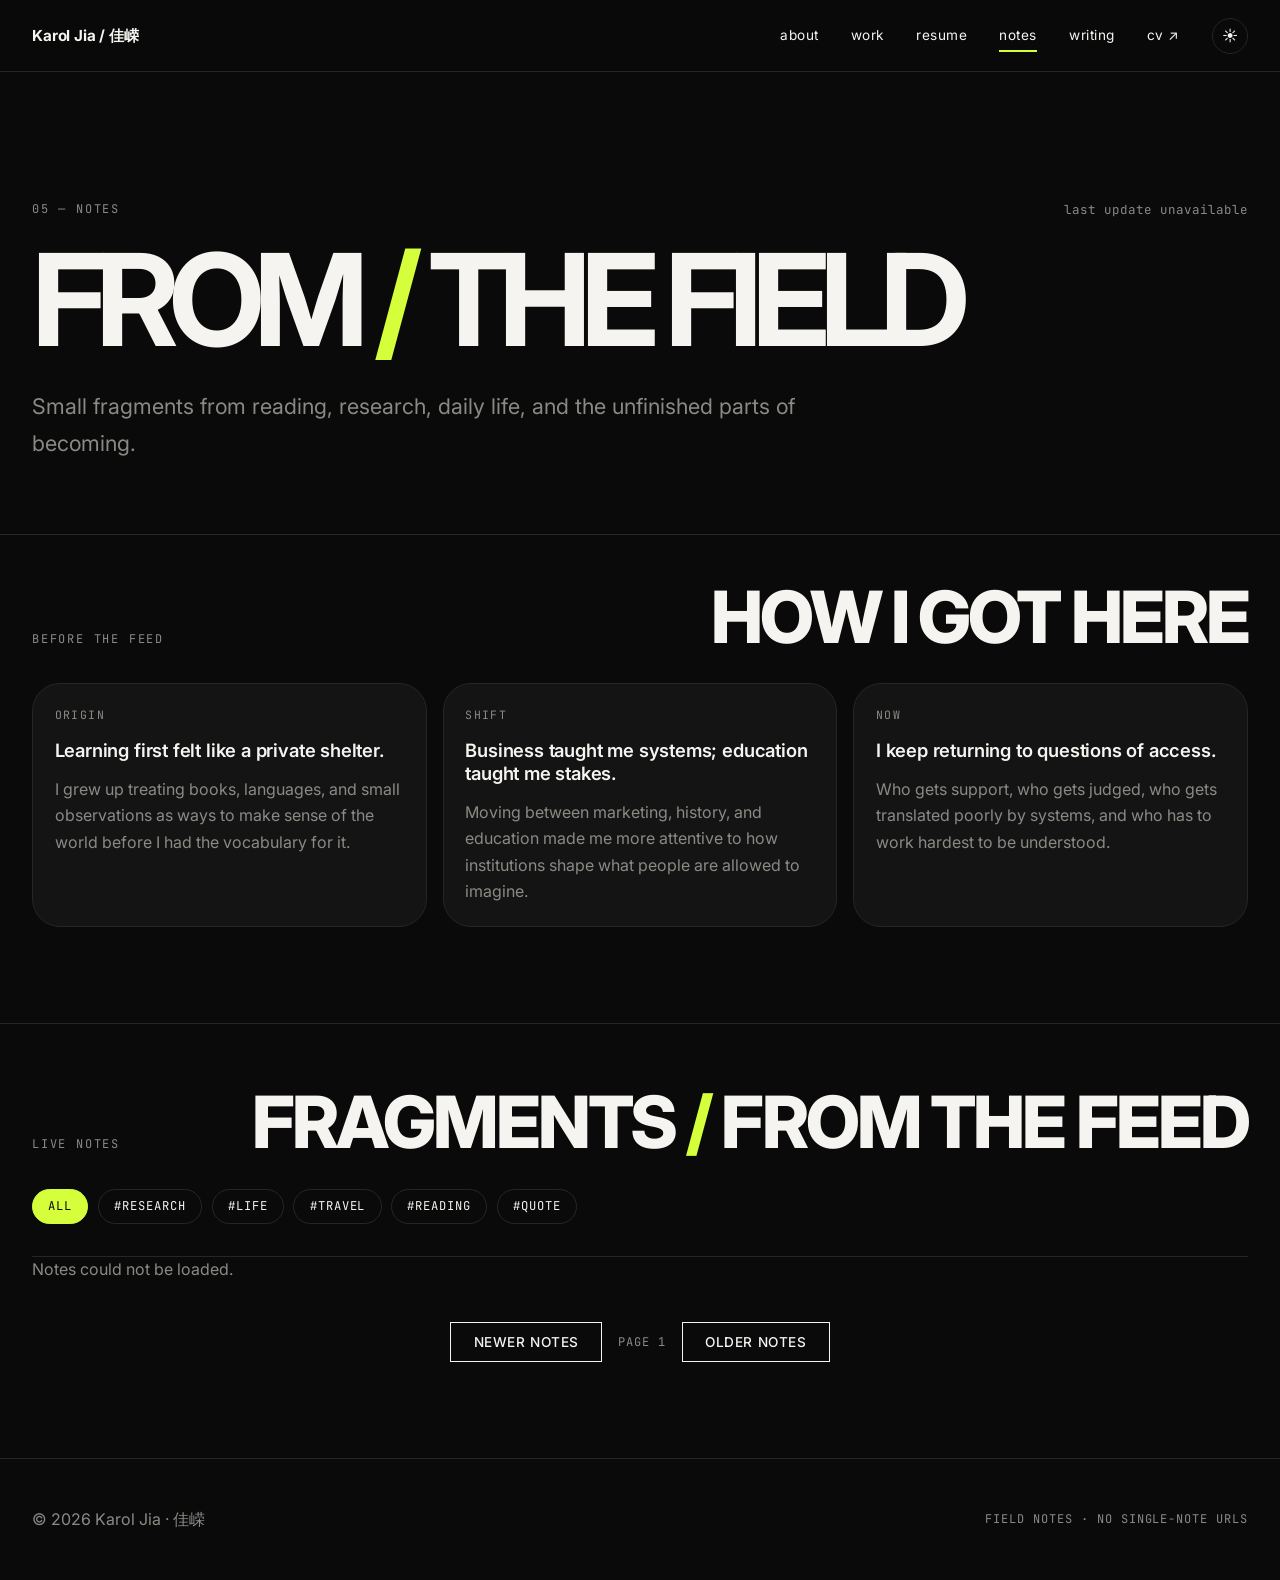
==== commit 96ecaa05: "Update notes section label from '04' to '05'" ====
--- a/notes.html
+++ b/notes.html
@@ -40,7 +40,7 @@
   <section class="section field-notes-hero">
     <div class="container">
       <div class="field-notes-topline">
-        <span class="label">04 — Notes</span>
+        <span class="label">05 — Notes</span>
         <span class="field-notes-update" id="lastUpdate">last update loading...</span>
       </div>
 
--- a/layout.css
+++ b/layout.css
@@ -12,6 +12,7 @@
   -webkit-backdrop-filter: blur(12px);
   border-bottom: 1px solid var(--line);
 }
+
 header .container {
   display: flex;
   justify-content: space-between;
@@ -19,26 +20,36 @@
   padding-top: 1.1rem;
   padding-bottom: 1.1rem;
 }
+
 header .brand {
   font-weight: 700;
   font-size: 0.95rem;
   letter-spacing: -0.01em;
 }
+
 header nav {
   display: flex;
   gap: 2rem;
   align-items: center;
 }
+
 header nav a {
   font-size: 0.85rem;
   letter-spacing: 0.04em;
   text-transform: lowercase;
   position: relative;
 }
+
+header nav a.cv-link {
+  text-transform: uppercase;
+}
+
 header nav a.active::after {
   content: '';
   position: absolute;
-  left: 0; right: 0; bottom: -6px;
+  left: 0;
+  right: 0;
+  bottom: -6px;
   height: 2px;
   background: var(--hl);
 }
@@ -64,14 +75,39 @@
   text-transform: uppercase;
   color: var(--fg-muted);
 }
-.hero-meta .right { text-align: right; line-height: 1.7; }
+
+.hero-meta .right {
+  text-align: right;
+  line-height: 1.7;
+  display: grid;
+  gap: 0.25rem;
+}
+
+.time-row {
+  display: grid;
+  grid-template-columns: auto auto;
+  column-gap: 1rem;
+  justify-content: end;
+  white-space: nowrap;
+}
+
+.time-row span {
+  white-space: nowrap;
+}
+
+.time-row span:first-child {
+  color: var(--fg-muted);
+}
+
+.time-row span:last-child {
+  color: var(--fg);
+}
 
 .hero-mid {
   display: flex;
   flex-direction: column;
   gap: 1.6rem;
   margin: 3rem 0;
-  /* fixed-ish vertical rhythm — nothing inside should change height */
   align-items: flex-start;
 }
 
@@ -88,25 +124,31 @@
   font-weight: 700;
   letter-spacing: -0.025em;
   line-height: 1.2;
-  /* fixed height stops the page from jumping as letters type/erase */
   height: 1.4em;
   display: flex;
   align-items: center;
   overflow: hidden;
 }
+
 .hero-line-inner {
   display: inline-flex;
   align-items: center;
   white-space: nowrap;
   flex-wrap: nowrap;
-}
+
+  min-width: 32ch;
+}
+
 .hero-line .typed {
   background: var(--hl);
   color: var(--hl-ink);
   padding: 0 0.2em;
   display: inline-block;
   margin-left: 0.3em;
-}
+
+  white-space: nowrap;
+}
+
 .caret {
   display: inline-block;
   width: 3px;
@@ -116,7 +158,12 @@
   margin-left: 4px;
   animation: blink 1s steps(2) infinite;
 }
-@keyframes blink { 50% { opacity: 0; } }
+
+@keyframes blink {
+  50% {
+    opacity: 0;
+  }
+}
 
 .hero-name-block {
   font-size: clamp(2.5rem, 7vw, 6rem);
@@ -125,6 +172,7 @@
   line-height: 0.95;
   text-transform: uppercase;
 }
+
 .hero-name-block .cn {
   display: block;
   font-size: 0.3em;
@@ -144,9 +192,14 @@
   border-top: 1px solid var(--line);
   flex-wrap: wrap;
 }
-.hero-cta { display: flex; gap: 0.8rem; flex-wrap: wrap; }
-
-/* cat cursor (only on hero) */
+
+.hero-cta {
+  display: flex;
+  gap: 0.8rem;
+  flex-wrap: wrap;
+}
+
+/* ---------------- CAT CURSOR ---------------- */
 #cat-cursor {
   position: fixed;
   width: 44px;
@@ -158,9 +211,11 @@
   opacity: 0;
   will-change: transform, left, top;
 }
-#cat-cursor.visible { opacity: 1; }
-
-/* tiny corner toggle to turn cat cursor off */
+
+#cat-cursor.visible {
+  opacity: 1;
+}
+
 .cat-toggle {
   position: fixed;
   right: 18px;
@@ -179,34 +234,54 @@
   transition: all 0.2s ease;
   opacity: 0.7;
 }
-.cat-toggle:hover { opacity: 1; color: var(--fg); border-color: var(--fg); }
-
-/* floating emoji that spawns when a typed phrase completes */
+
+.cat-toggle:hover {
+  opacity: 1;
+  color: var(--fg);
+  border-color: var(--fg);
+}
+
 #emoji-stage {
   position: absolute;
   inset: 0;
   pointer-events: none;
   overflow: hidden;
 }
+
 .float-emoji {
   position: absolute;
-  font-size: 28px;
+  font-size: 40px;
   animation: floatUp 3.4s ease-out forwards;
   will-change: transform, opacity;
 }
+
 @keyframes floatUp {
-  0%   { transform: translateY(0) rotate(0); opacity: 0; }
-  15%  { opacity: 1; }
-  80%  { opacity: 1; }
-  100% { transform: translateY(-140px) rotate(15deg); opacity: 0; }
-}
-
-/* ---------------- STREAM (consciousness paragraph) ---------------- */
+  0% {
+    transform: translateY(0) rotate(0);
+    opacity: 0;
+  }
+
+  15% {
+    opacity: 1;
+  }
+
+  80% {
+    opacity: 1;
+  }
+
+  100% {
+    transform: translateY(-140px) rotate(15deg);
+    opacity: 0;
+  }
+}
+
+/* ---------------- STREAM ---------------- */
 .stream-section {
   padding: 5rem 0 6rem;
   border-top: 1px solid var(--line);
   background: var(--bg);
 }
+
 .stream-label {
   font-family: 'JetBrains Mono', monospace;
   font-size: 0.7rem;
@@ -215,6 +290,7 @@
   color: var(--fg-muted);
   margin-bottom: 2rem;
 }
+
 .stream {
   max-width: 1000px;
   font-size: clamp(1.4rem, 2.4vw, 2.1rem);
@@ -222,18 +298,28 @@
   font-weight: 400;
   letter-spacing: -0.01em;
 }
+
 .stream .ln {
   display: block;
   margin-bottom: 0.6em;
   min-height: 1.1em;
 }
-.stream .ln.fade { color: var(--fg-muted); }
+
+.stream .ln.fade {
+  color: var(--fg-muted);
+}
+
 .stream .ln.accent .typed-text {
   background: var(--hl);
   color: var(--hl-ink);
   padding: 0 0.18em;
 }
-.stream .ln.small { font-size: 0.65em; color: var(--fg-muted); }
+
+.stream .ln.small {
+  font-size: 0.65em;
+  color: var(--fg-muted);
+}
+
 .stream .micro-caret {
   display: inline-block;
   width: 2px;
@@ -243,7 +329,11 @@
   margin-left: 3px;
   opacity: 0;
 }
-.stream .ln.typing .micro-caret { opacity: 1; animation: blink 1s steps(2) infinite; }
+
+.stream .ln.typing .micro-caret {
+  opacity: 1;
+  animation: blink 1s steps(2) infinite;
+}
 
 /* ---------------- SECTION HEADERS ---------------- */
 .section-head {
@@ -254,14 +344,20 @@
   flex-wrap: wrap;
   gap: 1rem;
 }
-.section-head .label {
+
+.section-head .label,
+.notes-preview-head .label {
   font-family: 'JetBrains Mono', monospace;
   font-size: 0.75rem;
   letter-spacing: 0.15em;
   text-transform: uppercase;
   color: var(--fg-muted);
 }
-.section-head h2 .slash { color: var(--hl); }
+
+.section-head h2 .slash,
+.notes-preview-head h2 .slash {
+  color: var(--hl);
+}
 
 /* ---------------- HORIZONTAL GALLERY ---------------- */
 .h-scroll {
@@ -273,7 +369,11 @@
   margin: 0 -2rem;
   scroll-padding: 2rem;
 }
-.h-scroll > * { scroll-snap-align: start; flex-shrink: 0; }
+
+.h-scroll > * {
+  scroll-snap-align: start;
+  flex-shrink: 0;
+}
 
 .exp-card {
   width: clamp(280px, 32vw, 420px);
@@ -281,6 +381,7 @@
   flex-direction: column;
   gap: 1rem;
 }
+
 .exp-card .tag {
   font-family: 'JetBrains Mono', monospace;
   font-size: 0.7rem;
@@ -292,14 +393,27 @@
   padding-bottom: 0.7rem;
   border-bottom: 1px solid var(--line);
 }
-.exp-card .tag .num { color: var(--fg); font-weight: 600; }
+
+.exp-card .tag .num {
+  color: var(--fg);
+  font-weight: 600;
+}
+
 .exp-card h3 {
   font-size: 1.6rem;
   line-height: 1.1;
   letter-spacing: -0.02em;
 }
-.exp-card .role { font-size: 0.95rem; color: var(--fg-muted); }
-.exp-card p { font-size: 0.95rem; line-height: 1.5; }
+
+.exp-card .role {
+  font-size: 0.95rem;
+  color: var(--fg-muted);
+}
+
+.exp-card p {
+  font-size: 0.95rem;
+  line-height: 1.5;
+}
 
 /* ---------------- ABOUT ---------------- */
 .about-grid {
@@ -308,12 +422,14 @@
   gap: 4rem;
   align-items: start;
 }
+
 .about-photo {
   position: relative;
   aspect-ratio: 4/5;
   overflow: hidden;
   background: var(--bg-elev);
 }
+
 .about-photo img {
   width: 100%;
   height: 100%;
@@ -322,21 +438,26 @@
   filter: grayscale(0.15);
   transition: filter 0.4s ease;
 }
-.about-photo:hover img { filter: grayscale(0); }
+
+.about-photo:hover img {
+  filter: grayscale(0);
+}
+
 .about-text {
   font-size: clamp(1.3rem, 2vw, 1.8rem);
   line-height: 1.35;
   font-weight: 400;
   letter-spacing: -0.01em;
 }
-.about-text p + p { margin-top: 1.5rem; }
-
-@media (max-width: 820px) {
-  .about-grid { grid-template-columns: 1fr; gap: 2rem; }
-}
-
-/* ---------------- RESUME (HTML) ---------------- */
-.resume-block + .resume-block { margin-top: 4rem; }
+
+.about-text p + p {
+  margin-top: 1.5rem;
+}
+
+/* ---------------- RESUME ---------------- */
+.resume-block + .resume-block {
+  margin-top: 4rem;
+}
 
 .resume-block-title {
   font-family: 'JetBrains Mono', monospace;
@@ -348,6 +469,7 @@
   padding-bottom: 0.7rem;
   border-bottom: 1px solid var(--line);
 }
+
 .resume-item {
   display: grid;
   grid-template-columns: 180px 1fr;
@@ -355,7 +477,11 @@
   padding: 1.5rem 0;
   border-bottom: 1px solid var(--line);
 }
-.resume-item:last-child { border-bottom: none; }
+
+.resume-item:last-child {
+  border-bottom: none;
+}
+
 .resume-item .when {
   font-family: 'JetBrains Mono', monospace;
   font-size: 0.78rem;
@@ -363,19 +489,32 @@
   color: var(--fg-muted);
   text-transform: uppercase;
 }
-.resume-item .what h3 { font-size: 1.25rem; margin-bottom: 0.3rem; }
-.resume-item .what .where { color: var(--fg-muted); font-size: 0.95rem; margin-bottom: 0.7rem; }
-.resume-item .what p { font-size: 0.95rem; line-height: 1.55; }
+
+.resume-item .what h3 {
+  font-size: 1.25rem;
+  margin-bottom: 0.3rem;
+}
+
+.resume-item .what .where {
+  color: var(--fg-muted);
+  font-size: 0.95rem;
+  margin-bottom: 0.7rem;
+}
+
+.resume-item .what p {
+  font-size: 0.95rem;
+  line-height: 1.55;
+}
+
 .resume-item .what ul {
   margin-top: 0.5rem;
   padding-left: 1.2rem;
   font-size: 0.95rem;
   line-height: 1.6;
 }
-.resume-item .what ul li { margin-bottom: 0.3rem; }
-
-@media (max-width: 720px) {
-  .resume-item { grid-template-columns: 1fr; gap: 0.4rem; }
+
+.resume-item .what ul li {
+  margin-bottom: 0.3rem;
 }
 
 .cta-strip {
@@ -388,7 +527,305 @@
   flex-wrap: wrap;
   gap: 1rem;
 }
-.cta-strip p { font-size: 1rem; color: var(--fg-muted); }
+
+.cta-strip p {
+  font-size: 1rem;
+  color: var(--fg-muted);
+}
+
+/* ---------------- FIELD NOTES PREVIEW ON HOME ---------------- */
+.notes-preview-section {
+  padding-top: 6rem;
+  padding-bottom: 6rem;
+}
+
+.notes-preview-head {
+  display: grid;
+  grid-template-columns: 1fr auto;
+  gap: 2rem;
+  align-items: start;
+  margin-bottom: 1.5rem;
+}
+
+.notes-preview-head h2 {
+  font-size: clamp(3rem, 8vw, 7rem);
+  line-height: 0.9;
+  letter-spacing: -0.08em;
+  margin: 0.5rem 0 0;
+  text-transform: uppercase;
+}
+
+.notes-preview-meta {
+  color: var(--fg-muted);
+  font-family: "JetBrains Mono", monospace;
+  font-size: 0.78rem;
+  letter-spacing: 0.08em;
+  margin-top: 0.7rem;
+  white-space: nowrap;
+}
+
+.notes-preview-intro {
+  max-width: 760px;
+  color: var(--fg-muted);
+  font-size: 1.05rem;
+  line-height: 1.7;
+  margin-bottom: 1.5rem;
+}
+
+.latest-note-card {
+  border: 1px solid var(--line);
+  border-radius: 28px;
+  padding: 1.5rem;
+  background: var(--bg-elev);
+}
+
+.latest-note-card p {
+  margin: 0;
+  font-size: clamp(1.05rem, 2vw, 1.35rem);
+  line-height: 1.65;
+}
+
+.notes-preview-action {
+  margin-top: 1.25rem;
+}
+
+/* ---------------- FULL FIELD NOTES PAGE ---------------- */
+.field-notes-hero {
+  padding-top: 8rem;
+  padding-bottom: 4.5rem;
+}
+
+.field-notes-kicker-row,
+.field-notes-topline {
+  display: grid;
+  grid-template-columns: 1fr auto;
+  gap: 2rem;
+  align-items: start;
+  margin-bottom: 1.5rem;
+}
+
+.field-notes-kicker-row .label,
+.field-notes-topline .label {
+  font-family: "JetBrains Mono", monospace;
+  font-size: 0.75rem;
+  letter-spacing: 0.15em;
+  text-transform: uppercase;
+  color: var(--fg-muted);
+}
+
+.field-notes-meta,
+.field-notes-update {
+  color: var(--fg-muted);
+  font-family: "JetBrains Mono", monospace;
+  font-size: 0.78rem;
+  letter-spacing: 0.08em;
+  white-space: nowrap;
+}
+
+.field-notes-hero h1,
+.field-notes-title {
+  font-size: clamp(3.5rem, 10vw, 9rem);
+  line-height: 0.88;
+  letter-spacing: -0.08em;
+  text-transform: uppercase;
+  margin: 0;
+}
+
+.field-notes-hero .slash {
+  color: var(--hl);
+}
+
+.field-notes-lead {
+  max-width: 780px;
+  color: var(--fg-muted);
+  font-size: clamp(1.05rem, 2vw, 1.35rem);
+  line-height: 1.7;
+  margin-top: 2rem;
+}
+
+.section-head.compact {
+  margin-bottom: 2rem;
+}
+
+.story-section {
+  padding-top: 3rem;
+}
+
+.story-grid {
+  display: grid;
+  grid-template-columns: repeat(3, minmax(0, 1fr));
+  gap: 1rem;
+}
+
+.story-card {
+  border: 1px solid var(--line);
+  border-radius: 28px;
+  padding: 1.35rem;
+  background: var(--bg-elev);
+}
+
+.story-kicker {
+  font-family: "JetBrains Mono", monospace;
+  color: var(--fg-muted);
+  font-size: 0.72rem;
+  text-transform: uppercase;
+  letter-spacing: 0.12em;
+  margin-bottom: 1rem;
+}
+
+.story-card h3 {
+  font-size: 1.15rem;
+  line-height: 1.25;
+  margin: 0 0 0.85rem;
+}
+
+.story-card p {
+  color: var(--fg-muted);
+  line-height: 1.65;
+  margin: 0;
+}
+
+.notes-feed-section {
+  padding-top: 4rem;
+}
+
+.tag-filter {
+  display: flex;
+  flex-wrap: wrap;
+  gap: 0.6rem;
+  margin-bottom: 2rem;
+}
+
+.tag-filter-btn {
+  border: 1px solid var(--line);
+  border-radius: 999px;
+  padding: 0.55rem 0.95rem;
+  background: transparent;
+  color: var(--fg);
+  font-family: "JetBrains Mono", monospace;
+  font-size: 0.76rem;
+  letter-spacing: 0.08em;
+  text-transform: uppercase;
+  cursor: pointer;
+  transition: all 0.2s ease;
+}
+
+.tag-filter-btn.active,
+.tag-filter-btn:hover {
+  background: var(--hl);
+  border-color: var(--hl);
+  color: var(--hl-ink);
+}
+
+.notes-list {
+  display: grid;
+  gap: 0;
+  border-top: 1px solid var(--line);
+}
+
+.note-card {
+  padding: 1.7rem 0;
+  border-bottom: 1px solid var(--line);
+}
+
+.note-topline {
+  display: flex;
+  align-items: center;
+  gap: 0.7rem;
+  flex-wrap: wrap;
+  margin-bottom: 0.85rem;
+}
+
+.note-time,
+.note-meta {
+  color: var(--fg-muted);
+  font-family: "JetBrains Mono", monospace;
+  font-size: 0.72rem;
+  letter-spacing: 0.1em;
+  margin-bottom: 0.85rem;
+}
+
+.note-card p {
+  margin: 0;
+  max-width: 920px;
+  font-size: clamp(1.05rem, 2vw, 1.32rem);
+  line-height: 1.6;
+  letter-spacing: -0.015em;
+}
+
+.note-tags {
+  display: flex;
+  flex-wrap: wrap;
+  gap: 0.45rem;
+  margin-top: 1rem;
+}
+
+.latest-note-card .note-tags {
+  margin-top: 1rem;
+}
+
+.note-tags span {
+  font-family: "JetBrains Mono", monospace;
+  font-size: 0.68rem;
+  padding: 0.25rem 0.55rem;
+  border-radius: 0;
+  border: 1px solid var(--hl);
+  color: var(--hl-ink);
+  background: var(--hl);
+  letter-spacing: 0.08em;
+  text-transform: uppercase;
+}
+
+.quote-card {
+  border-left: 4px solid var(--hl);
+  padding-left: 1.3rem;
+}
+
+.quote-card blockquote {
+  font-family: "Libre Baskerville", Georgia, serif;
+  max-width: 900px;
+  font-size: clamp(1.3rem, 2.6vw, 2.15rem);
+  line-height: 1.55;
+  margin: 0;
+}
+
+.quote-source {
+  max-width: 900px;
+  margin-top: 1rem;
+  color: var(--fg-muted);
+  font-family: "JetBrains Mono", monospace;
+  font-size: 0.82rem;
+  text-align: right;
+}
+
+.note-media {
+  display: grid;
+  grid-template-columns: repeat(2, minmax(0, 1fr));
+  gap: 0.75rem;
+  margin-top: 1rem;
+}
+
+.note-media img,
+.note-media video {
+  width: 100%;
+  max-height: 520px;
+  object-fit: cover;
+  background: var(--bg-elev);
+  border: 1px solid var(--line);
+}
+
+.notes-pagination {
+  display: flex;
+  align-items: center;
+  justify-content: center;
+  gap: 1rem;
+  margin-top: 2.5rem;
+}
+
+.notes-pagination button:disabled {
+  opacity: 0.35;
+  cursor: not-allowed;
+}
 
 /* ---------------- OUTRO ---------------- */
 .outro {
@@ -396,6 +833,7 @@
   border-top: 1px solid var(--line);
   overflow: hidden;
 }
+
 .outro-text {
   font-size: clamp(2.5rem, 9vw, 8rem);
   font-weight: 900;
@@ -403,6 +841,7 @@
   line-height: 0.95;
   text-transform: uppercase;
 }
+
 .outro-text .accent {
   background: var(--hl);
   color: var(--hl-ink);
@@ -410,199 +849,99 @@
 }
 
 /* ---------------- MOBILE ---------------- */
-@media (max-width: 640px) {
-  header .container { padding: 0.8rem 1.2rem; }
-  header nav { gap: 1rem; }
-  header nav a { font-size: 0.8rem; }
-  .container { padding: 0 1.2rem; }
-  .section { padding: 4rem 0; }
-  .h-scroll { padding: 0 1.2rem 1.5rem; margin: 0 -1.2rem; }
-  .cat-toggle { display: none; }
-}
-
-.sidenotes-hero {
-  padding-top: 9rem;
-}
-
-.sidenotes-hero h1 {
-  font-size: clamp(3rem, 9vw, 8rem);
-  line-height: 0.92;
-  letter-spacing: -0.08em;
-  margin: 0;
-}
-
-.sidenotes-lead {
-  max-width: 760px;
-  color: var(--muted);
-  font-size: clamp(1.05rem, 2vw, 1.35rem);
-  line-height: 1.7;
-  margin-top: 2rem;
-}
-
-.sidenotes-meta {
-  display: inline-flex;
-  align-items: center;
-  margin-top: 1.5rem;
-  padding: 0.45rem 0.8rem;
-  border: 1px solid var(--line);
-  border-radius: 999px;
-  color: var(--muted);
-  font-family: "JetBrains Mono", monospace;
-  font-size: 0.82rem;
-}
-
-.section-head.compact {
-  margin-bottom: 2rem;
-}
-
-.story-grid {
-  display: grid;
-  grid-template-columns: repeat(3, minmax(0, 1fr));
-  gap: 1rem;
-}
-
-.story-card {
-  border: 1px solid var(--line);
-  border-radius: 28px;
-  padding: 1.35rem;
-  background: var(--card);
-  box-shadow: var(--shadow);
-}
-
-.story-kicker {
-  font-family: "JetBrains Mono", monospace;
-  color: var(--muted);
-  font-size: 0.75rem;
-  text-transform: uppercase;
-  letter-spacing: 0.08em;
-  margin-bottom: 1rem;
-}
-
-.story-card h3 {
-  font-size: 1.15rem;
-  line-height: 1.25;
-  margin: 0 0 0.85rem;
-}
-
-.story-card p {
-  color: var(--muted);
-  line-height: 1.65;
-  margin: 0;
-}
-
-.tag-filter {
-  display: flex;
-  flex-wrap: wrap;
-  gap: 0.6rem;
-  margin-bottom: 1.5rem;
-}
-
-.tag-filter-btn {
-  border: 1px solid var(--line);
-  border-radius: 999px;
-  padding: 0.5rem 0.85rem;
-  background: transparent;
-  color: var(--fg);
-  font-family: "JetBrains Mono", monospace;
-  font-size: 0.8rem;
-  cursor: pointer;
-}
-
-.tag-filter-btn.active,
-.tag-filter-btn:hover {
-  background: var(--fg);
-  color: var(--bg);
-}
-
-.notes-list {
-  display: grid;
-  gap: 1rem;
-}
-
-.note-card {
-  border: 1px solid var(--line);
-  border-radius: 26px;
-  padding: 1.35rem;
-  background: var(--card);
-  box-shadow: var(--shadow);
-}
-
-.note-card p {
-  margin: 0;
-  font-size: 1rem;
-  line-height: 1.75;
-}
-
-.note-tags {
-  display: flex;
-  flex-wrap: wrap;
-  gap: 0.5rem;
-  margin-top: 1rem;
-}
-
-.note-tags span {
-  font-family: "JetBrains Mono", monospace;
-  font-size: 0.78rem;
-  padding: 0.35rem 0.7rem;
-  border-radius: 999px;
-  border: 1px solid var(--line);
-  color: var(--fg);
-  background: rgba(127, 127, 127, 0.12);
-}
-
-.quote-card {
-  border-left: 4px solid var(--accent);
-}
-
-.quote-card blockquote {
-  font-family: "Libre Baskerville", Georgia, serif;
-  font-size: clamp(1.25rem, 2.6vw, 2rem);
-  line-height: 1.55;
-  margin: 0;
-}
-
-.quote-source {
-  margin-top: 1rem;
-  color: var(--muted);
-  font-family: "JetBrains Mono", monospace;
-  font-size: 0.85rem;
-  text-align: right;
-}
-
-.note-media {
-  display: grid;
-  gap: 0.75rem;
-  margin-top: 1rem;
-}
-
-.note-media img,
-.note-media video {
-  width: 100%;
-  max-height: 520px;
-  object-fit: cover;
-  border-radius: 18px;
-  border: 1px solid var(--line);
-}
-
-.notes-pagination {
-  display: flex;
-  align-items: center;
-  justify-content: center;
-  gap: 1rem;
-  margin-top: 2rem;
-}
-
-.notes-pagination button:disabled {
-  opacity: 0.35;
-  cursor: not-allowed;
-}
-
 @media (max-width: 820px) {
+  .about-grid {
+    grid-template-columns: 1fr;
+    gap: 2rem;
+  }
+
+  .notes-preview-head,
+  .field-notes-kicker-row,
+  .field-notes-topline {
+    grid-template-columns: 1fr;
+  }
+
+  .notes-preview-meta,
+  .field-notes-meta,
+  .field-notes-update {
+    white-space: normal;
+  }
+
   .story-grid {
     grid-template-columns: 1fr;
   }
 
-  .sidenotes-hero {
-    padding-top: 7rem;
-  }
-}
+  .note-media {
+    grid-template-columns: 1fr;
+  }
+
+  .field-notes-hero {
+    padding-top: 6rem;
+  }
+}
+
+@media (max-width: 720px) {
+  .resume-item {
+    grid-template-columns: 1fr;
+    gap: 0.4rem;
+  }
+}
+
+@media (max-width: 640px) {
+  header .container {
+    padding: 0.8rem 1.2rem;
+  }
+
+  header nav {
+    gap: 1rem;
+  }
+
+  header nav a {
+    font-size: 0.8rem;
+  }
+
+  .container {
+    padding: 0 1.2rem;
+  }
+
+  .section {
+    padding: 4rem 0;
+  }
+
+  .h-scroll {
+    padding: 0 1.2rem 1.5rem;
+    margin: 0 -1.2rem;
+  }
+
+  .cat-toggle {
+    display: none;
+  }
+
+  .hero-line {
+    font-size: clamp(1.25rem, 6vw, 2rem);
+  }
+
+  .hero-line-inner {
+    min-width: 26ch;
+  }
+
+  .time-row {
+    grid-template-columns: 1fr;
+    row-gap: 0.1rem;
+  }
+
+  .notes-preview-head h2,
+  .field-notes-hero h1,
+  .field-notes-title {
+    letter-spacing: -0.06em;
+  }
+
+  .tag-filter-btn {
+    font-size: 0.7rem;
+    padding: 0.5rem 0.78rem;
+  }
+
+  .notes-pagination {
+    flex-direction: column;
+  }
+}
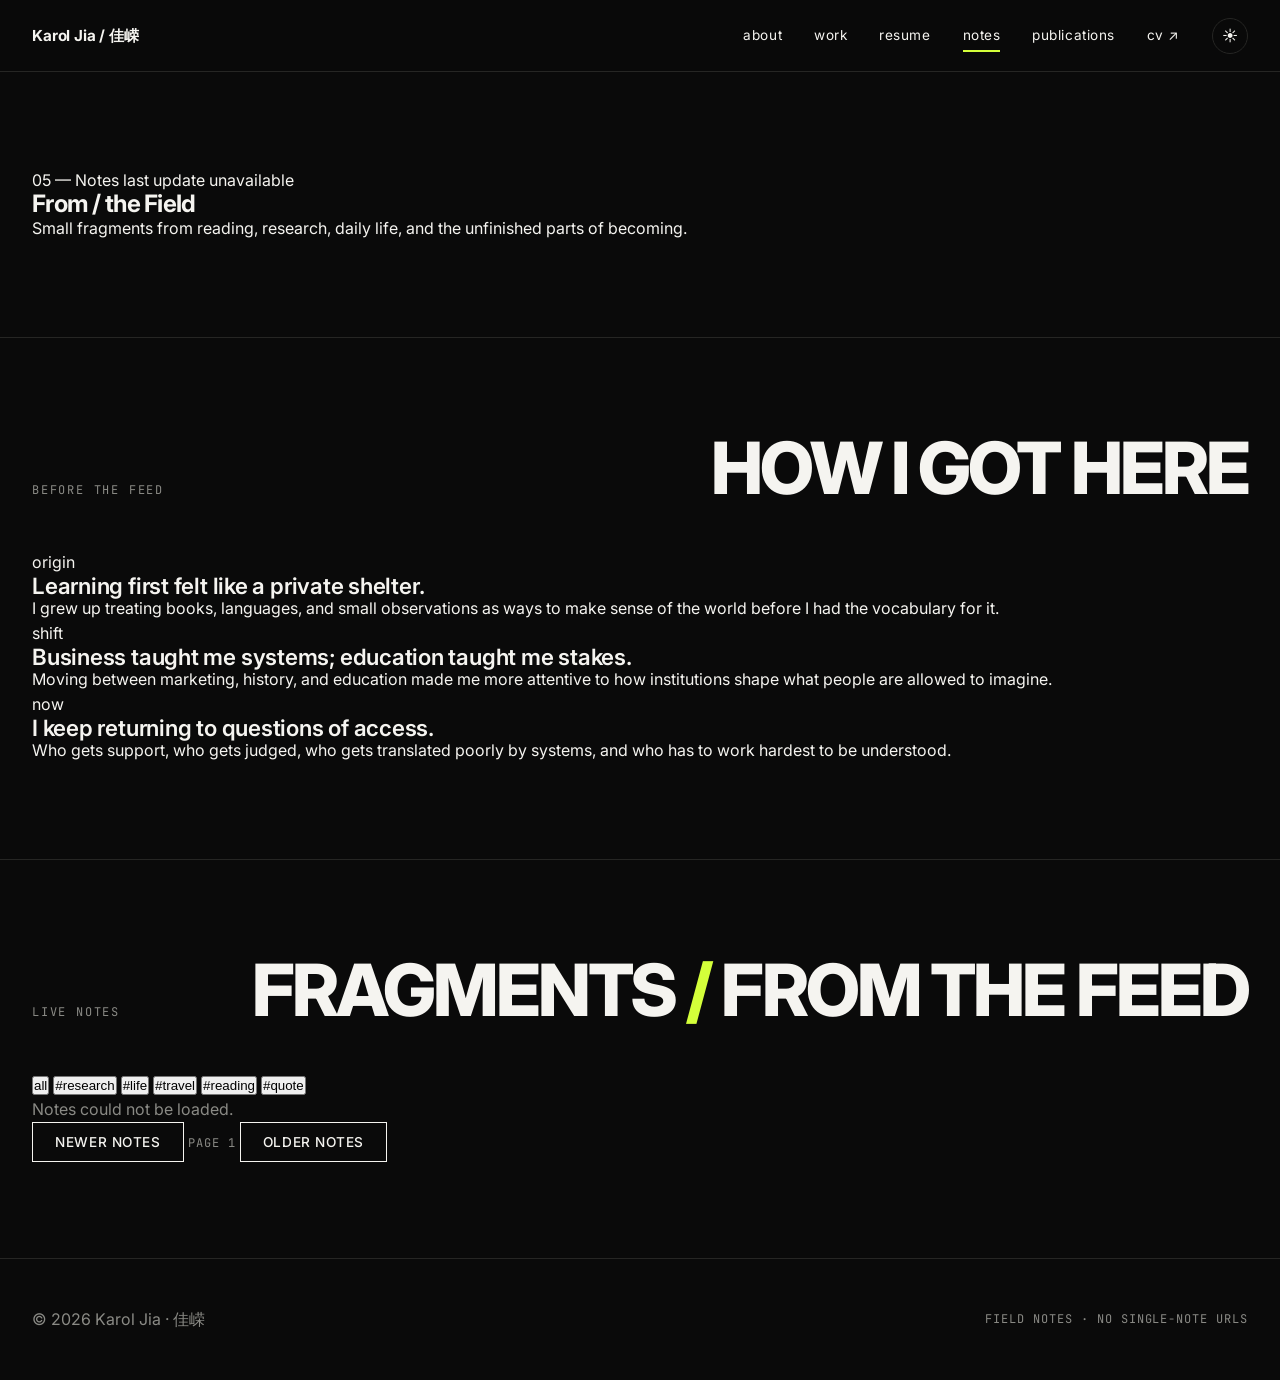
==== commit e02085ff: "Change 'writing' link to 'publications' in notes.html" ====
--- a/notes.html
+++ b/notes.html
@@ -25,7 +25,7 @@
       <a href="index.html#experience">work</a>
       <a href="index.html#resume">resume</a>
       <a href="notes.html" class="active">notes</a>
-      <a href="publications.html">writing</a>
+      <a href="publications.html">publications</a>
       <a href="https://sites.google.com/view/karoljiaportfolio/profile"
          target="_blank" rel="noopener noreferrer">cv ↗</a>
       <button id="themeToggle" class="iconbtn" type="button"
@@ -290,11 +290,17 @@
     : "";
 
   const imageMarkup = Array.isArray(note.images) && note.images.length
-    ? `<div class="note-media">${note.images.map(src => `<img src="${escapeAttribute(src)}" alt="Field note image">`).join("")}</div>`
+    ? `<div class="note-media">${note.images.map(img => {
+        const src = typeof img === "string" ? img : (img && img.url) || "";
+        return `<img src="${escapeAttribute(src)}" alt="Field note image">`;
+      }).join("")}</div>`
     : "";
 
   const videoMarkup = Array.isArray(note.videos) && note.videos.length
-    ? `<div class="note-media">${note.videos.map(src => `<video src="${escapeAttribute(src)}" controls></video>`).join("")}</div>`
+    ? `<div class="note-media">${note.videos.map(vid => {
+        const src = typeof vid === "string" ? vid : (vid && vid.url) || "";
+        return `<video src="${escapeAttribute(src)}" controls></video>`;
+      }).join("")}</div>`
     : "";
 
   const meta = `<div class="note-meta">${escapeHtml(formatNoteTime(note.timestamp))}</div>`;
--- a/layout.css
+++ b/layout.css
@@ -12,7 +12,6 @@
   -webkit-backdrop-filter: blur(12px);
   border-bottom: 1px solid var(--line);
 }
-
 header .container {
   display: flex;
   justify-content: space-between;
@@ -20,36 +19,26 @@
   padding-top: 1.1rem;
   padding-bottom: 1.1rem;
 }
-
 header .brand {
   font-weight: 700;
   font-size: 0.95rem;
   letter-spacing: -0.01em;
 }
-
 header nav {
   display: flex;
   gap: 2rem;
   align-items: center;
 }
-
 header nav a {
   font-size: 0.85rem;
   letter-spacing: 0.04em;
   text-transform: lowercase;
   position: relative;
 }
-
-header nav a.cv-link {
-  text-transform: uppercase;
-}
-
 header nav a.active::after {
   content: '';
   position: absolute;
-  left: 0;
-  right: 0;
-  bottom: -6px;
+  left: 0; right: 0; bottom: -6px;
   height: 2px;
   background: var(--hl);
 }
@@ -75,40 +64,22 @@
   text-transform: uppercase;
   color: var(--fg-muted);
 }
-
-.hero-meta .right {
-  text-align: right;
-  line-height: 1.7;
-  display: grid;
-  gap: 0.25rem;
-}
-
-.time-row {
-  display: grid;
-  grid-template-columns: auto auto;
-  column-gap: 1rem;
-  justify-content: end;
-  white-space: nowrap;
-}
-
-.time-row span {
-  white-space: nowrap;
-}
-
-.time-row span:first-child {
-  color: var(--fg-muted);
-}
-
-.time-row span:last-child {
-  color: var(--fg);
-}
+.hero-meta .right { text-align: right; line-height: 1.7; }
 
 .hero-mid {
   display: flex;
   flex-direction: column;
   gap: 1.6rem;
   margin: 3rem 0;
-  align-items: flex-start;
+  /* CRITICAL: all children stretch to container width,
+     so a long .hero-line never resizes the column and shifts siblings */
+  align-items: stretch;
+  width: 100%;
+}
+.hero-mid > * {
+  /* every child is anchored to the left edge of the container */
+  align-self: flex-start;
+  max-width: 100%;
 }
 
 .hero-prefix {
@@ -124,31 +95,32 @@
   font-weight: 700;
   letter-spacing: -0.025em;
   line-height: 1.2;
+  /* fixed height + fixed-ish width; inner span is positioned absolutely
+     so its content can grow to the right without resizing the column */
+  position: relative;
   height: 1.4em;
-  display: flex;
-  align-items: center;
-  overflow: hidden;
-}
-
+  width: 100%;
+  overflow: visible;
+  text-align: left;
+}
 .hero-line-inner {
+  position: absolute;
+  left: 0;
+  top: 50%;
+  transform: translateY(-50%);
   display: inline-flex;
   align-items: center;
   white-space: nowrap;
   flex-wrap: nowrap;
-
-  min-width: 32ch;
-}
-
+}
 .hero-line .typed {
   background: var(--hl);
   color: var(--hl-ink);
   padding: 0 0.2em;
   display: inline-block;
   margin-left: 0.3em;
-
-  white-space: nowrap;
-}
-
+  min-width: 1px;
+}
 .caret {
   display: inline-block;
   width: 3px;
@@ -158,12 +130,7 @@
   margin-left: 4px;
   animation: blink 1s steps(2) infinite;
 }
-
-@keyframes blink {
-  50% {
-    opacity: 0;
-  }
-}
+@keyframes blink { 50% { opacity: 0; } }
 
 .hero-name-block {
   font-size: clamp(2.5rem, 7vw, 6rem);
@@ -172,15 +139,36 @@
   line-height: 0.95;
   text-transform: uppercase;
 }
-
 .hero-name-block .cn {
   display: block;
-  font-size: 0.3em;
+  font-size: 0.22em;
   font-weight: 500;
   color: var(--fg-muted);
   letter-spacing: 0.02em;
   margin-top: 0.7rem;
   text-transform: none;
+}
+
+/* three-word tagline below the name */
+.hero-tagline-row {
+  display: flex;
+  align-items: center;
+  flex-wrap: wrap;
+  gap: 0.5rem 0.7rem;
+  font-size: clamp(0.95rem, 1.5vw, 1.15rem);
+  font-weight: 600;
+  letter-spacing: 0.01em;
+  margin-top: 0.4rem;
+}
+.hero-tagline-row .hl {
+  background: var(--hl);
+  color: var(--hl-ink);
+  padding: 0.15em 0.5em;
+  font-weight: 700;
+}
+.hero-tagline-row .dot {
+  color: var(--fg-muted);
+  font-weight: 400;
 }
 
 .hero-foot {
@@ -192,14 +180,9 @@
   border-top: 1px solid var(--line);
   flex-wrap: wrap;
 }
-
-.hero-cta {
-  display: flex;
-  gap: 0.8rem;
-  flex-wrap: wrap;
-}
-
-/* ---------------- CAT CURSOR ---------------- */
+.hero-cta { display: flex; gap: 0.8rem; flex-wrap: wrap; }
+
+/* cat cursor (only on hero) */
 #cat-cursor {
   position: fixed;
   width: 44px;
@@ -211,11 +194,9 @@
   opacity: 0;
   will-change: transform, left, top;
 }
-
-#cat-cursor.visible {
-  opacity: 1;
-}
-
+#cat-cursor.visible { opacity: 1; }
+
+/* tiny corner toggle to turn cat cursor off */
 .cat-toggle {
   position: fixed;
   right: 18px;
@@ -234,54 +215,36 @@
   transition: all 0.2s ease;
   opacity: 0.7;
 }
-
-.cat-toggle:hover {
-  opacity: 1;
-  color: var(--fg);
-  border-color: var(--fg);
-}
-
+.cat-toggle:hover { opacity: 1; color: var(--fg); border-color: var(--fg); }
+
+/* floating emoji that spawns when a typed phrase completes */
 #emoji-stage {
   position: absolute;
   inset: 0;
   pointer-events: none;
   overflow: hidden;
 }
-
 .float-emoji {
   position: absolute;
-  font-size: 40px;
+  font-size: 56px;
   animation: floatUp 3.4s ease-out forwards;
   will-change: transform, opacity;
-}
-
+  /* per-instance scale set via JS through this CSS var */
+  --emoji-scale: 1;
+}
 @keyframes floatUp {
-  0% {
-    transform: translateY(0) rotate(0);
-    opacity: 0;
-  }
-
-  15% {
-    opacity: 1;
-  }
-
-  80% {
-    opacity: 1;
-  }
-
-  100% {
-    transform: translateY(-140px) rotate(15deg);
-    opacity: 0;
-  }
-}
-
-/* ---------------- STREAM ---------------- */
+  0%   { transform: translateY(0) rotate(0) scale(var(--emoji-scale)); opacity: 0; }
+  15%  { opacity: 1; }
+  80%  { opacity: 1; }
+  100% { transform: translateY(-180px) rotate(15deg) scale(var(--emoji-scale)); opacity: 0; }
+}
+
+/* ---------------- STREAM (consciousness paragraph) ---------------- */
 .stream-section {
   padding: 5rem 0 6rem;
   border-top: 1px solid var(--line);
   background: var(--bg);
 }
-
 .stream-label {
   font-family: 'JetBrains Mono', monospace;
   font-size: 0.7rem;
@@ -290,7 +253,6 @@
   color: var(--fg-muted);
   margin-bottom: 2rem;
 }
-
 .stream {
   max-width: 1000px;
   font-size: clamp(1.4rem, 2.4vw, 2.1rem);
@@ -298,28 +260,18 @@
   font-weight: 400;
   letter-spacing: -0.01em;
 }
-
 .stream .ln {
   display: block;
   margin-bottom: 0.6em;
   min-height: 1.1em;
 }
-
-.stream .ln.fade {
-  color: var(--fg-muted);
-}
-
+.stream .ln.fade { color: var(--fg-muted); }
 .stream .ln.accent .typed-text {
   background: var(--hl);
   color: var(--hl-ink);
   padding: 0 0.18em;
 }
-
-.stream .ln.small {
-  font-size: 0.65em;
-  color: var(--fg-muted);
-}
-
+.stream .ln.small { font-size: 0.65em; color: var(--fg-muted); }
 .stream .micro-caret {
   display: inline-block;
   width: 2px;
@@ -329,11 +281,7 @@
   margin-left: 3px;
   opacity: 0;
 }
-
-.stream .ln.typing .micro-caret {
-  opacity: 1;
-  animation: blink 1s steps(2) infinite;
-}
+.stream .ln.typing .micro-caret { opacity: 1; animation: blink 1s steps(2) infinite; }
 
 /* ---------------- SECTION HEADERS ---------------- */
 .section-head {
@@ -344,20 +292,14 @@
   flex-wrap: wrap;
   gap: 1rem;
 }
-
-.section-head .label,
-.notes-preview-head .label {
+.section-head .label {
   font-family: 'JetBrains Mono', monospace;
   font-size: 0.75rem;
   letter-spacing: 0.15em;
   text-transform: uppercase;
   color: var(--fg-muted);
 }
-
-.section-head h2 .slash,
-.notes-preview-head h2 .slash {
-  color: var(--hl);
-}
+.section-head h2 .slash { color: var(--hl); }
 
 /* ---------------- HORIZONTAL GALLERY ---------------- */
 .h-scroll {
@@ -369,11 +311,7 @@
   margin: 0 -2rem;
   scroll-padding: 2rem;
 }
-
-.h-scroll > * {
-  scroll-snap-align: start;
-  flex-shrink: 0;
-}
+.h-scroll > * { scroll-snap-align: start; flex-shrink: 0; }
 
 .exp-card {
   width: clamp(280px, 32vw, 420px);
@@ -381,7 +319,6 @@
   flex-direction: column;
   gap: 1rem;
 }
-
 .exp-card .tag {
   font-family: 'JetBrains Mono', monospace;
   font-size: 0.7rem;
@@ -393,27 +330,14 @@
   padding-bottom: 0.7rem;
   border-bottom: 1px solid var(--line);
 }
-
-.exp-card .tag .num {
-  color: var(--fg);
-  font-weight: 600;
-}
-
+.exp-card .tag .num { color: var(--fg); font-weight: 600; }
 .exp-card h3 {
   font-size: 1.6rem;
   line-height: 1.1;
   letter-spacing: -0.02em;
 }
-
-.exp-card .role {
-  font-size: 0.95rem;
-  color: var(--fg-muted);
-}
-
-.exp-card p {
-  font-size: 0.95rem;
-  line-height: 1.5;
-}
+.exp-card .role { font-size: 0.95rem; color: var(--fg-muted); }
+.exp-card p { font-size: 0.95rem; line-height: 1.5; }
 
 /* ---------------- ABOUT ---------------- */
 .about-grid {
@@ -422,14 +346,12 @@
   gap: 4rem;
   align-items: start;
 }
-
 .about-photo {
   position: relative;
   aspect-ratio: 4/5;
   overflow: hidden;
   background: var(--bg-elev);
 }
-
 .about-photo img {
   width: 100%;
   height: 100%;
@@ -438,26 +360,21 @@
   filter: grayscale(0.15);
   transition: filter 0.4s ease;
 }
-
-.about-photo:hover img {
-  filter: grayscale(0);
-}
-
+.about-photo:hover img { filter: grayscale(0); }
 .about-text {
   font-size: clamp(1.3rem, 2vw, 1.8rem);
   line-height: 1.35;
   font-weight: 400;
   letter-spacing: -0.01em;
 }
-
-.about-text p + p {
-  margin-top: 1.5rem;
-}
-
-/* ---------------- RESUME ---------------- */
-.resume-block + .resume-block {
-  margin-top: 4rem;
-}
+.about-text p + p { margin-top: 1.5rem; }
+
+@media (max-width: 820px) {
+  .about-grid { grid-template-columns: 1fr; gap: 2rem; }
+}
+
+/* ---------------- RESUME (HTML) ---------------- */
+.resume-block + .resume-block { margin-top: 4rem; }
 
 .resume-block-title {
   font-family: 'JetBrains Mono', monospace;
@@ -469,7 +386,6 @@
   padding-bottom: 0.7rem;
   border-bottom: 1px solid var(--line);
 }
-
 .resume-item {
   display: grid;
   grid-template-columns: 180px 1fr;
@@ -477,11 +393,7 @@
   padding: 1.5rem 0;
   border-bottom: 1px solid var(--line);
 }
-
-.resume-item:last-child {
-  border-bottom: none;
-}
-
+.resume-item:last-child { border-bottom: none; }
 .resume-item .when {
   font-family: 'JetBrains Mono', monospace;
   font-size: 0.78rem;
@@ -489,32 +401,19 @@
   color: var(--fg-muted);
   text-transform: uppercase;
 }
-
-.resume-item .what h3 {
-  font-size: 1.25rem;
-  margin-bottom: 0.3rem;
-}
-
-.resume-item .what .where {
-  color: var(--fg-muted);
-  font-size: 0.95rem;
-  margin-bottom: 0.7rem;
-}
-
-.resume-item .what p {
-  font-size: 0.95rem;
-  line-height: 1.55;
-}
-
+.resume-item .what h3 { font-size: 1.25rem; margin-bottom: 0.3rem; }
+.resume-item .what .where { color: var(--fg-muted); font-size: 0.95rem; margin-bottom: 0.7rem; }
+.resume-item .what p { font-size: 0.95rem; line-height: 1.55; }
 .resume-item .what ul {
   margin-top: 0.5rem;
   padding-left: 1.2rem;
   font-size: 0.95rem;
   line-height: 1.6;
 }
-
-.resume-item .what ul li {
-  margin-bottom: 0.3rem;
+.resume-item .what ul li { margin-bottom: 0.3rem; }
+
+@media (max-width: 720px) {
+  .resume-item { grid-template-columns: 1fr; gap: 0.4rem; }
 }
 
 .cta-strip {
@@ -527,305 +426,7 @@
   flex-wrap: wrap;
   gap: 1rem;
 }
-
-.cta-strip p {
-  font-size: 1rem;
-  color: var(--fg-muted);
-}
-
-/* ---------------- FIELD NOTES PREVIEW ON HOME ---------------- */
-.notes-preview-section {
-  padding-top: 6rem;
-  padding-bottom: 6rem;
-}
-
-.notes-preview-head {
-  display: grid;
-  grid-template-columns: 1fr auto;
-  gap: 2rem;
-  align-items: start;
-  margin-bottom: 1.5rem;
-}
-
-.notes-preview-head h2 {
-  font-size: clamp(3rem, 8vw, 7rem);
-  line-height: 0.9;
-  letter-spacing: -0.08em;
-  margin: 0.5rem 0 0;
-  text-transform: uppercase;
-}
-
-.notes-preview-meta {
-  color: var(--fg-muted);
-  font-family: "JetBrains Mono", monospace;
-  font-size: 0.78rem;
-  letter-spacing: 0.08em;
-  margin-top: 0.7rem;
-  white-space: nowrap;
-}
-
-.notes-preview-intro {
-  max-width: 760px;
-  color: var(--fg-muted);
-  font-size: 1.05rem;
-  line-height: 1.7;
-  margin-bottom: 1.5rem;
-}
-
-.latest-note-card {
-  border: 1px solid var(--line);
-  border-radius: 28px;
-  padding: 1.5rem;
-  background: var(--bg-elev);
-}
-
-.latest-note-card p {
-  margin: 0;
-  font-size: clamp(1.05rem, 2vw, 1.35rem);
-  line-height: 1.65;
-}
-
-.notes-preview-action {
-  margin-top: 1.25rem;
-}
-
-/* ---------------- FULL FIELD NOTES PAGE ---------------- */
-.field-notes-hero {
-  padding-top: 8rem;
-  padding-bottom: 4.5rem;
-}
-
-.field-notes-kicker-row,
-.field-notes-topline {
-  display: grid;
-  grid-template-columns: 1fr auto;
-  gap: 2rem;
-  align-items: start;
-  margin-bottom: 1.5rem;
-}
-
-.field-notes-kicker-row .label,
-.field-notes-topline .label {
-  font-family: "JetBrains Mono", monospace;
-  font-size: 0.75rem;
-  letter-spacing: 0.15em;
-  text-transform: uppercase;
-  color: var(--fg-muted);
-}
-
-.field-notes-meta,
-.field-notes-update {
-  color: var(--fg-muted);
-  font-family: "JetBrains Mono", monospace;
-  font-size: 0.78rem;
-  letter-spacing: 0.08em;
-  white-space: nowrap;
-}
-
-.field-notes-hero h1,
-.field-notes-title {
-  font-size: clamp(3.5rem, 10vw, 9rem);
-  line-height: 0.88;
-  letter-spacing: -0.08em;
-  text-transform: uppercase;
-  margin: 0;
-}
-
-.field-notes-hero .slash {
-  color: var(--hl);
-}
-
-.field-notes-lead {
-  max-width: 780px;
-  color: var(--fg-muted);
-  font-size: clamp(1.05rem, 2vw, 1.35rem);
-  line-height: 1.7;
-  margin-top: 2rem;
-}
-
-.section-head.compact {
-  margin-bottom: 2rem;
-}
-
-.story-section {
-  padding-top: 3rem;
-}
-
-.story-grid {
-  display: grid;
-  grid-template-columns: repeat(3, minmax(0, 1fr));
-  gap: 1rem;
-}
-
-.story-card {
-  border: 1px solid var(--line);
-  border-radius: 28px;
-  padding: 1.35rem;
-  background: var(--bg-elev);
-}
-
-.story-kicker {
-  font-family: "JetBrains Mono", monospace;
-  color: var(--fg-muted);
-  font-size: 0.72rem;
-  text-transform: uppercase;
-  letter-spacing: 0.12em;
-  margin-bottom: 1rem;
-}
-
-.story-card h3 {
-  font-size: 1.15rem;
-  line-height: 1.25;
-  margin: 0 0 0.85rem;
-}
-
-.story-card p {
-  color: var(--fg-muted);
-  line-height: 1.65;
-  margin: 0;
-}
-
-.notes-feed-section {
-  padding-top: 4rem;
-}
-
-.tag-filter {
-  display: flex;
-  flex-wrap: wrap;
-  gap: 0.6rem;
-  margin-bottom: 2rem;
-}
-
-.tag-filter-btn {
-  border: 1px solid var(--line);
-  border-radius: 999px;
-  padding: 0.55rem 0.95rem;
-  background: transparent;
-  color: var(--fg);
-  font-family: "JetBrains Mono", monospace;
-  font-size: 0.76rem;
-  letter-spacing: 0.08em;
-  text-transform: uppercase;
-  cursor: pointer;
-  transition: all 0.2s ease;
-}
-
-.tag-filter-btn.active,
-.tag-filter-btn:hover {
-  background: var(--hl);
-  border-color: var(--hl);
-  color: var(--hl-ink);
-}
-
-.notes-list {
-  display: grid;
-  gap: 0;
-  border-top: 1px solid var(--line);
-}
-
-.note-card {
-  padding: 1.7rem 0;
-  border-bottom: 1px solid var(--line);
-}
-
-.note-topline {
-  display: flex;
-  align-items: center;
-  gap: 0.7rem;
-  flex-wrap: wrap;
-  margin-bottom: 0.85rem;
-}
-
-.note-time,
-.note-meta {
-  color: var(--fg-muted);
-  font-family: "JetBrains Mono", monospace;
-  font-size: 0.72rem;
-  letter-spacing: 0.1em;
-  margin-bottom: 0.85rem;
-}
-
-.note-card p {
-  margin: 0;
-  max-width: 920px;
-  font-size: clamp(1.05rem, 2vw, 1.32rem);
-  line-height: 1.6;
-  letter-spacing: -0.015em;
-}
-
-.note-tags {
-  display: flex;
-  flex-wrap: wrap;
-  gap: 0.45rem;
-  margin-top: 1rem;
-}
-
-.latest-note-card .note-tags {
-  margin-top: 1rem;
-}
-
-.note-tags span {
-  font-family: "JetBrains Mono", monospace;
-  font-size: 0.68rem;
-  padding: 0.25rem 0.55rem;
-  border-radius: 0;
-  border: 1px solid var(--hl);
-  color: var(--hl-ink);
-  background: var(--hl);
-  letter-spacing: 0.08em;
-  text-transform: uppercase;
-}
-
-.quote-card {
-  border-left: 4px solid var(--hl);
-  padding-left: 1.3rem;
-}
-
-.quote-card blockquote {
-  font-family: "Libre Baskerville", Georgia, serif;
-  max-width: 900px;
-  font-size: clamp(1.3rem, 2.6vw, 2.15rem);
-  line-height: 1.55;
-  margin: 0;
-}
-
-.quote-source {
-  max-width: 900px;
-  margin-top: 1rem;
-  color: var(--fg-muted);
-  font-family: "JetBrains Mono", monospace;
-  font-size: 0.82rem;
-  text-align: right;
-}
-
-.note-media {
-  display: grid;
-  grid-template-columns: repeat(2, minmax(0, 1fr));
-  gap: 0.75rem;
-  margin-top: 1rem;
-}
-
-.note-media img,
-.note-media video {
-  width: 100%;
-  max-height: 520px;
-  object-fit: cover;
-  background: var(--bg-elev);
-  border: 1px solid var(--line);
-}
-
-.notes-pagination {
-  display: flex;
-  align-items: center;
-  justify-content: center;
-  gap: 1rem;
-  margin-top: 2.5rem;
-}
-
-.notes-pagination button:disabled {
-  opacity: 0.35;
-  cursor: not-allowed;
-}
+.cta-strip p { font-size: 1rem; color: var(--fg-muted); }
 
 /* ---------------- OUTRO ---------------- */
 .outro {
@@ -833,7 +434,6 @@
   border-top: 1px solid var(--line);
   overflow: hidden;
 }
-
 .outro-text {
   font-size: clamp(2.5rem, 9vw, 8rem);
   font-weight: 900;
@@ -841,7 +441,6 @@
   line-height: 0.95;
   text-transform: uppercase;
 }
-
 .outro-text .accent {
   background: var(--hl);
   color: var(--hl-ink);
@@ -849,99 +448,12 @@
 }
 
 /* ---------------- MOBILE ---------------- */
-@media (max-width: 820px) {
-  .about-grid {
-    grid-template-columns: 1fr;
-    gap: 2rem;
-  }
-
-  .notes-preview-head,
-  .field-notes-kicker-row,
-  .field-notes-topline {
-    grid-template-columns: 1fr;
-  }
-
-  .notes-preview-meta,
-  .field-notes-meta,
-  .field-notes-update {
-    white-space: normal;
-  }
-
-  .story-grid {
-    grid-template-columns: 1fr;
-  }
-
-  .note-media {
-    grid-template-columns: 1fr;
-  }
-
-  .field-notes-hero {
-    padding-top: 6rem;
-  }
-}
-
-@media (max-width: 720px) {
-  .resume-item {
-    grid-template-columns: 1fr;
-    gap: 0.4rem;
-  }
-}
-
 @media (max-width: 640px) {
-  header .container {
-    padding: 0.8rem 1.2rem;
-  }
-
-  header nav {
-    gap: 1rem;
-  }
-
-  header nav a {
-    font-size: 0.8rem;
-  }
-
-  .container {
-    padding: 0 1.2rem;
-  }
-
-  .section {
-    padding: 4rem 0;
-  }
-
-  .h-scroll {
-    padding: 0 1.2rem 1.5rem;
-    margin: 0 -1.2rem;
-  }
-
-  .cat-toggle {
-    display: none;
-  }
-
-  .hero-line {
-    font-size: clamp(1.25rem, 6vw, 2rem);
-  }
-
-  .hero-line-inner {
-    min-width: 26ch;
-  }
-
-  .time-row {
-    grid-template-columns: 1fr;
-    row-gap: 0.1rem;
-  }
-
-  .notes-preview-head h2,
-  .field-notes-hero h1,
-  .field-notes-title {
-    letter-spacing: -0.06em;
-  }
-
-  .tag-filter-btn {
-    font-size: 0.7rem;
-    padding: 0.5rem 0.78rem;
-  }
-
-  .notes-pagination {
-    flex-direction: column;
-  }
-}
+  header .container { padding: 0.8rem 1.2rem; }
+  header nav { gap: 1rem; }
+  header nav a { font-size: 0.8rem; }
+  .container { padding: 0 1.2rem; }
+  .section { padding: 4rem 0; }
+  .h-scroll { padding: 0 1.2rem 1.5rem; margin: 0 -1.2rem; }
+  .cat-toggle { display: none; }
+}
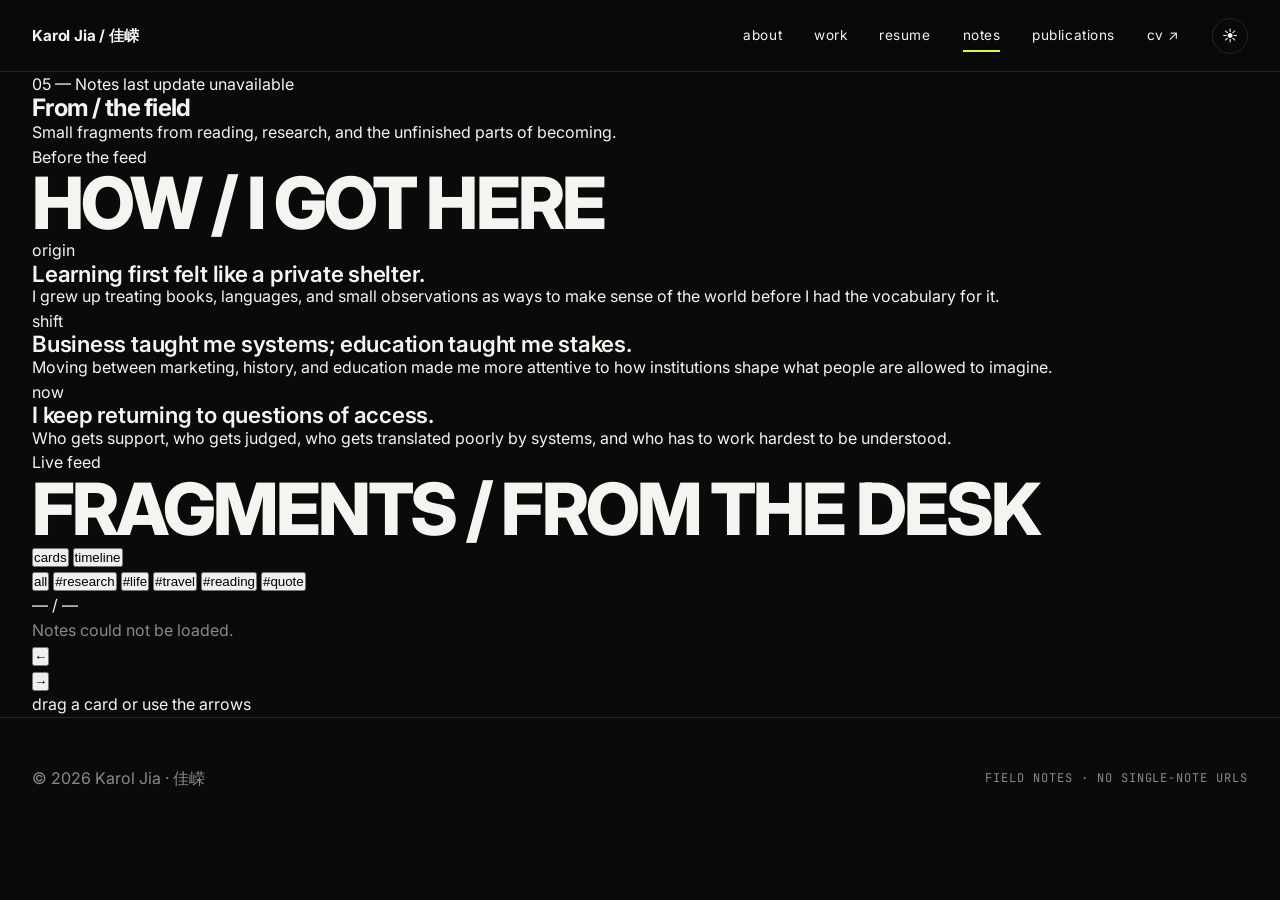
==== commit bfcc0028: "Update notes.html structure and content" ====
--- a/notes.html
+++ b/notes.html
@@ -3,13 +3,13 @@
 <head>
   <meta charset="utf-8">
   <meta name="viewport" content="width=device-width, initial-scale=1">
-  <title>Field Notes — Karol Jia</title>
+  <title>Notes — Karol Jia</title>
 
   <link rel="icon" href="favicon.png">
 
   <link rel="preconnect" href="https://fonts.googleapis.com">
   <link rel="preconnect" href="https://fonts.gstatic.com" crossorigin>
-  <link href="https://fonts.googleapis.com/css2?family=Inter:wght@400;500;600;700;800;900&family=JetBrains+Mono:wght@400;500&family=Libre+Baskerville:wght@400;700&display=swap" rel="stylesheet">
+  <link href="https://fonts.googleapis.com/css2?family=Inter:wght@400;500;600;700;800;900&family=JetBrains+Mono:wght@400;500&family=Libre+Baskerville:ital,wght@0,400;0,700;1,400&display=swap" rel="stylesheet">
 
   <link rel="stylesheet" href="global.css">
   <link rel="stylesheet" href="layout.css">
@@ -19,7 +19,7 @@
 
 <header>
   <div class="container">
-    <div class="brand">Karol Jia / 佳嵘</div>
+    <div class="brand"><a href="index.html">Karol Jia / 佳嵘</a></div>
     <nav>
       <a href="index.html#about">about</a>
       <a href="index.html#experience">work</a>
@@ -37,29 +37,29 @@
 <main>
 
   <!-- ============ NOTES HERO ============ -->
-  <section class="section field-notes-hero">
+  <section class="notes-hero">
     <div class="container">
-      <div class="field-notes-topline">
-        <span class="label">05 — Notes</span>
-        <span class="field-notes-update" id="lastUpdate">last update loading...</span>
-      </div>
-
-      <h1 class="field-notes-title">
-        From <span class="slash">/</span> the Field
+      <div class="notes-hero-top">
+        <span class="notes-hero-label">05 — Notes</span>
+        <span class="notes-hero-update" id="lastUpdate">last update —</span>
+      </div>
+
+      <h1 class="notes-hero-title">
+        From <span class="slash">/</span> the field
       </h1>
 
-      <p class="field-notes-lead">
-        Small fragments from reading, research, daily life, and the unfinished parts of becoming.
+      <p class="notes-hero-lead">
+        Small fragments from reading, research, and the unfinished parts of becoming.
       </p>
     </div>
   </section>
 
-  <!-- ============ PERSONAL STORY ============ -->
-  <section class="section story-section">
+  <!-- ============ HOW I GOT HERE ============ -->
+  <section class="story-section">
     <div class="container">
-      <div class="section-head compact">
-        <span class="label">Before the feed</span>
-        <h2>How I got here</h2>
+      <div class="story-head">
+        <span class="story-label">Before the feed</span>
+        <h2 class="story-title">How <span class="slash">/</span> I got here</h2>
       </div>
 
       <div class="story-grid">
@@ -67,7 +67,8 @@
           <div class="story-kicker">origin</div>
           <h3>Learning first felt like a private shelter.</h3>
           <p>
-            I grew up treating books, languages, and small observations as ways to make sense of the world before I had the vocabulary for it.
+            I grew up treating books, languages, and small observations as
+            ways to make sense of the world before I had the vocabulary for it.
           </p>
         </article>
 
@@ -75,7 +76,8 @@
           <div class="story-kicker">shift</div>
           <h3>Business taught me systems; education taught me stakes.</h3>
           <p>
-            Moving between marketing, history, and education made me more attentive to how institutions shape what people are allowed to imagine.
+            Moving between marketing, history, and education made me more
+            attentive to how institutions shape what people are allowed to imagine.
           </p>
         </article>
 
@@ -83,39 +85,58 @@
           <div class="story-kicker">now</div>
           <h3>I keep returning to questions of access.</h3>
           <p>
-            Who gets support, who gets judged, who gets translated poorly by systems, and who has to work hardest to be understood.
+            Who gets support, who gets judged, who gets translated poorly by
+            systems, and who has to work hardest to be understood.
           </p>
         </article>
       </div>
     </div>
   </section>
 
-  <!-- ============ LIVE NOTES ============ -->
-  <section class="section notes-feed-section">
+  <!-- ============ LIVE NOTES FEED ============ -->
+  <section class="feed-section">
     <div class="container">
-      <div class="section-head compact">
-        <span class="label">Live notes</span>
-        <h2>Fragments <span class="slash">/</span> from the feed</h2>
-      </div>
-
-      <div class="tag-filter" id="tagFilter">
-        <button class="tag-filter-btn active" data-tag="all">all</button>
-        <button class="tag-filter-btn" data-tag="research">#research</button>
-        <button class="tag-filter-btn" data-tag="life">#life</button>
-        <button class="tag-filter-btn" data-tag="travel">#travel</button>
-        <button class="tag-filter-btn" data-tag="reading">#reading</button>
-        <button class="tag-filter-btn" data-tag="quote">#quote</button>
-      </div>
-
-      <div id="notes-list" class="notes-list">
-        <p class="muted">Loading notes...</p>
-      </div>
-
-      <div class="notes-pagination">
-        <button class="btn" id="prevNotes" type="button">newer notes</button>
-        <span class="mono muted" id="pageInfo">page 1</span>
-        <button class="btn" id="nextNotes" type="button">older notes</button>
-      </div>
+
+      <div class="feed-head">
+        <span class="feed-label">Live feed</span>
+        <h2 class="feed-title">Fragments <span class="slash">/</span> from the desk</h2>
+      </div>
+
+      <div class="feed-controls">
+        <div class="mode-toggle" id="modeToggle" role="tablist">
+          <button class="mode-btn active" data-mode="cards" role="tab" aria-selected="true">cards</button>
+          <button class="mode-btn" data-mode="timeline" role="tab" aria-selected="false">timeline</button>
+        </div>
+        <div class="tag-filter" id="tagFilter">
+          <button class="tag-btn active" data-tag="all">all</button>
+          <button class="tag-btn" data-tag="research">#research</button>
+          <button class="tag-btn" data-tag="life">#life</button>
+          <button class="tag-btn" data-tag="travel">#travel</button>
+          <button class="tag-btn" data-tag="reading">#reading</button>
+          <button class="tag-btn" data-tag="quote">#quote</button>
+        </div>
+      </div>
+
+      <div id="cardsView" class="cards-view">
+        <div class="cards-counter" id="cardsCounter">— / —</div>
+
+        <div class="card-stack" id="cardStack">
+          <p class="muted feed-loading">loading notes…</p>
+        </div>
+
+        <div class="card-nav">
+          <button class="card-arrow" id="cardPrev" aria-label="previous note">←</button>
+          <div class="card-dots" id="cardDots"></div>
+          <button class="card-arrow" id="cardNext" aria-label="next note">→</button>
+        </div>
+
+        <p class="card-hint">drag a card or use the arrows</p>
+      </div>
+
+      <div id="timelineView" class="timeline-view" hidden>
+        <p class="muted feed-loading">loading notes…</p>
+      </div>
+
     </div>
   </section>
 
@@ -131,311 +152,328 @@
 <script>
 const state = {
   notes: [],
-  filteredNotes: [],
-  currentTag: "all",
-  page: 1,
-  perPage: 10
+  filtered: [],
+  currentTag: 'all',
+  mode: 'cards',
+  index: 0
 };
 
-async function loadNotesPage() {
-  const notesList = document.getElementById("notes-list");
-
+const els = {
+  lastUpdate: document.getElementById('lastUpdate'),
+  modeToggle: document.getElementById('modeToggle'),
+  tagFilter:  document.getElementById('tagFilter'),
+  cardsView:  document.getElementById('cardsView'),
+  timelineView: document.getElementById('timelineView'),
+  cardStack:  document.getElementById('cardStack'),
+  cardCounter: document.getElementById('cardsCounter'),
+  cardDots:   document.getElementById('cardDots'),
+  cardPrev:   document.getElementById('cardPrev'),
+  cardNext:   document.getElementById('cardNext')
+};
+
+async function load(){
   try {
-    const response = await fetch("https://plusmelt.org/api/notes", {
-      cache: "no-store"
-    });
-
-    const data = await response.json();
+    const res = await fetch('/api/notes', { cache: 'no-store' });
+    const data = await res.json();
     state.notes = Array.isArray(data.notes) ? data.notes : [];
-    state.filteredNotes = state.notes;
-
+    state.filtered = state.notes;
     updateLastUpdate();
     updateTagCounts();
-    renderNotes();
-  } catch (error) {
-    notesList.innerHTML = '<p class="muted">Notes could not be loaded.</p>';
-    document.getElementById("lastUpdate").textContent = "last update unavailable";
-  }
-}
-
-function updateLastUpdate() {
-  const target = document.getElementById("lastUpdate");
-
+    render();
+  } catch (e) {
+    els.cardStack.innerHTML = '<p class="muted">Notes could not be loaded.</p>';
+    els.timelineView.innerHTML = '<p class="muted">Notes could not be loaded.</p>';
+    els.lastUpdate.textContent = 'last update unavailable';
+  }
+}
+
+function updateLastUpdate(){
   if (!state.notes.length) {
-    target.textContent = "last update unavailable";
+    els.lastUpdate.textContent = 'last update —';
     return;
   }
-
   const latest = new Date(state.notes[0].timestamp);
-  target.textContent = `last update ${relativeTime(latest)}`;
-}
-
-function updateTagCounts() {
-  const buttons = document.querySelectorAll(".tag-filter-btn");
-
-  buttons.forEach(button => {
-    const tag = button.dataset.tag;
-
-    if (tag === "all") {
-      button.textContent = `all · ${state.notes.length}`;
+  els.lastUpdate.textContent = 'last update ' + relTime(latest);
+}
+
+function updateTagCounts(){
+  document.querySelectorAll('.tag-btn').forEach(btn => {
+    const tag = btn.dataset.tag;
+    if (tag === 'all') {
+      btn.textContent = 'all · ' + state.notes.length;
       return;
     }
-
-    const count = state.notes.filter(note => {
-      return Array.isArray(note.tags) && note.tags.includes(tag);
-    }).length;
-
-    button.textContent = `#${tag} · ${count}`;
+    const n = state.notes.filter(x => Array.isArray(x.tags) && x.tags.includes(tag)).length;
+    btn.textContent = '#' + tag + ' · ' + n;
   });
 }
 
-function relativeTime(date) {
-  const seconds = Math.max(1, Math.floor((Date.now() - date.getTime()) / 1000));
-
-  if (seconds < 60) {
-    return `${seconds}s ago`;
-  }
-
-  const minutes = Math.floor(seconds / 60);
-  if (minutes < 60) {
-    return `${minutes}m ago`;
-  }
-
-  const hours = Math.floor(minutes / 60);
-  if (hours < 24) {
-    return `${hours}h ago`;
-  }
-
-  const days = Math.floor(hours / 24);
-  if (days < 30) {
-    return `${days}d ago`;
-  }
-
-  return date.toLocaleDateString("en-US", {
-    year: "numeric",
-    month: "short",
-    day: "numeric"
-  });
-}
-
-function formatNoteTime(timestamp) {
-  const date = new Date(timestamp);
+function relTime(date){
+  const s = Math.max(1, Math.floor((Date.now() - date.getTime())/1000));
+  if (s < 60) return s + 's ago';
+  const m = Math.floor(s/60);
+  if (m < 60) return m + 'm ago';
+  const h = Math.floor(m/60);
+  if (h < 24) return h + 'h ago';
+  const d = Math.floor(h/24);
+  if (d < 30) return d + 'd ago';
+  return date.toLocaleDateString('en-US', { year:'numeric', month:'short', day:'numeric' });
+}
+
+function noteTime(ts){
+  const d = new Date(ts);
   const now = new Date();
-
-  const sameDay =
-    date.getFullYear() === now.getFullYear() &&
-    date.getMonth() === now.getMonth() &&
-    date.getDate() === now.getDate();
-
-  const yesterday = new Date(now);
-  yesterday.setDate(now.getDate() - 1);
-
-  const isYesterday =
-    date.getFullYear() === yesterday.getFullYear() &&
-    date.getMonth() === yesterday.getMonth() &&
-    date.getDate() === yesterday.getDate();
-
-  const time = date.toLocaleTimeString("en-US", {
-    hour: "numeric",
-    minute: "2-digit"
-  });
-
-  if (sameDay) {
-    return `${relativeTime(date)}`;
-  }
-
-  if (isYesterday) {
-    return `Yesterday · ${time}`;
-  }
-
-  return date.toLocaleDateString("en-US", {
-    month: "short",
-    day: "numeric"
-  });
-}
-
-function renderNotes() {
-  const notesList = document.getElementById("notes-list");
-  const pageInfo = document.getElementById("pageInfo");
-  const prev = document.getElementById("prevNotes");
-  const next = document.getElementById("nextNotes");
-
-  if (!state.filteredNotes.length) {
-    notesList.innerHTML = '<p class="muted">No notes yet.</p>';
-    pageInfo.textContent = "page 0 of 0";
-    prev.disabled = true;
-    next.disabled = true;
-    return;
-  }
-
-  const totalPages = Math.ceil(state.filteredNotes.length / state.perPage);
-  state.page = Math.min(state.page, totalPages);
-
-  const start = (state.page - 1) * state.perPage;
-  const visibleNotes = state.filteredNotes.slice(start, start + state.perPage);
-
-  notesList.innerHTML = visibleNotes.map(note => renderNoteCard(note)).join("");
-
-  pageInfo.textContent = `page ${state.page} of ${totalPages}`;
-  prev.disabled = state.page <= 1;
-  next.disabled = state.page >= totalPages;
-}
-
-function renderNoteCard(note) {
-  const tags = Array.isArray(note.tags) ? note.tags : [];
-  const isQuote = tags.includes("quote");
-
-  const tagMarkup = tags.length
-    ? `<div class="note-tags">${tags.map(tag => `<span>#${escapeHtml(tag)}</span>`).join("")}</div>`
-    : "";
-
-  const imageMarkup = Array.isArray(note.images) && note.images.length
-    ? `<div class="note-media">${note.images.map(img => {
-        const src = typeof img === "string" ? img : (img && img.url) || "";
-        return `<img src="${escapeAttribute(src)}" alt="Field note image">`;
-      }).join("")}</div>`
-    : "";
-
-  const videoMarkup = Array.isArray(note.videos) && note.videos.length
-    ? `<div class="note-media">${note.videos.map(vid => {
-        const src = typeof vid === "string" ? vid : (vid && vid.url) || "";
-        return `<video src="${escapeAttribute(src)}" controls></video>`;
-      }).join("")}</div>`
-    : "";
-
-  const meta = `<div class="note-meta">${escapeHtml(formatNoteTime(note.timestamp))}</div>`;
-
-  if (isQuote) {
-    const quoteParts = parseQuote(note.content);
-
-    return `
-      <article class="note-card quote-card">
-        ${meta}
-        <blockquote>${escapeHtml(quoteParts.quote)}</blockquote>
-        ${quoteParts.source ? `<div class="quote-source">${escapeHtml(quoteParts.source)}</div>` : ""}
-        ${imageMarkup}
-        ${videoMarkup}
-        ${tagMarkup}
-      </article>
-    `;
-  }
-
-  return `
-    <article class="note-card">
-      ${meta}
-      <p>${escapeHtml(note.content)}</p>
-      ${imageMarkup}
-      ${videoMarkup}
-      ${tagMarkup}
-    </article>
-  `;
-}
-
-function parseQuote(content) {
-  const lines = String(content || "")
-    .split("\n")
-    .map(line => line.trim())
-    .filter(Boolean);
-
+  const sameDay = d.getFullYear()===now.getFullYear() && d.getMonth()===now.getMonth() && d.getDate()===now.getDate();
+  const y = new Date(now); y.setDate(now.getDate()-1);
+  const isY = d.getFullYear()===y.getFullYear() && d.getMonth()===y.getMonth() && d.getDate()===y.getDate();
+  const time = d.toLocaleTimeString('en-US', { hour:'numeric', minute:'2-digit' });
+  if (sameDay) return relTime(d);
+  if (isY) return 'yesterday · ' + time;
+  return d.toLocaleDateString('en-US', { month:'short', day:'numeric' }) + ' · ' + time;
+}
+
+function parseQuote(text){
+  const lines = String(text||'').split('\n').map(l => l.trim()).filter(Boolean);
   if (lines.length >= 2) {
-    const last = lines[lines.length - 1];
-
+    const last = lines[lines.length-1];
     if (/^[—–-]\s+/.test(last)) {
       return {
-        quote: lines.slice(0, -1).join("\n"),
-        source: last.replace(/^[—–-]\s+/, "")
+        quote: lines.slice(0, -1).join('\n'),
+        source: last.replace(/^[—–-]\s+/, '')
       };
     }
   }
-
-  return {
-    quote: content,
-    source: ""
-  };
-}
-
-function setupFilters() {
-  const filter = document.getElementById("tagFilter");
-
-  filter.addEventListener("click", event => {
-    const button = event.target.closest("button");
-
-    if (!button) {
-      return;
+  return { quote: text, source: '' };
+}
+
+function esc(s){
+  return String(s||'')
+    .replaceAll('&','&amp;')
+    .replaceAll('<','&lt;')
+    .replaceAll('>','&gt;')
+    .replaceAll('"','&quot;')
+    .replaceAll("'", '&#039;');
+}
+
+function escAttr(s){
+  return String(s||'')
+    .replaceAll('&','&amp;')
+    .replaceAll('"','&quot;')
+    .replaceAll('<','&lt;')
+    .replaceAll('>','&gt;');
+}
+
+function imgUrl(img){
+  return typeof img === 'string' ? img : (img && img.url) || '';
+}
+
+function tagChips(tags){
+  if (!Array.isArray(tags) || !tags.length) return '';
+  return '<div class="note-tags">' +
+    tags.map(t => '<span>#' + esc(t) + '</span>').join('') +
+    '</div>';
+}
+
+function imageBlock(images){
+  if (!Array.isArray(images) || !images.length) return '';
+  return '<div class="note-media">' +
+    images.map(i => '<img src="' + escAttr(imgUrl(i)) + '" alt="">').join('') +
+    '</div>';
+}
+
+function videoBlock(videos){
+  if (!Array.isArray(videos) || !videos.length) return '';
+  return '<div class="note-media">' +
+    videos.map(v => '<video src="' + escAttr(imgUrl(v)) + '" controls></video>').join('') +
+    '</div>';
+}
+
+function renderCard(note, includeMedia = true){
+  const tags = Array.isArray(note.tags) ? note.tags : [];
+  const isQuote = tags.includes('quote');
+  const meta = '<div class="note-meta">' + esc(noteTime(note.timestamp)) + '</div>';
+  const chips = tagChips(tags);
+
+  if (isQuote) {
+    const q = parseQuote(note.content);
+    return '<article class="note-card quote">' +
+      '<div class="note-head">' + meta + chips + '</div>' +
+      '<div class="note-body">' +
+        '<blockquote>' + esc(q.quote) + '</blockquote>' +
+        (q.source ? '<div class="quote-src">— ' + esc(q.source) + '</div>' : '') +
+        (includeMedia ? imageBlock(note.images) + videoBlock(note.videos) : '') +
+      '</div>' +
+    '</article>';
+  }
+
+  return '<article class="note-card">' +
+    '<div class="note-head">' + meta + chips + '</div>' +
+    '<div class="note-body">' +
+      '<p>' + esc(note.content) + '</p>' +
+      (includeMedia ? imageBlock(note.images) + videoBlock(note.videos) : '') +
+    '</div>' +
+  '</article>';
+}
+
+function renderTimelineItem(note){
+  const tags = Array.isArray(note.tags) ? note.tags : [];
+  const isQuote = tags.includes('quote');
+  const tagText = tags.length ? ' · ' + tags.map(t => '#'+t).join(' ') : '';
+
+  if (isQuote) {
+    const q = parseQuote(note.content);
+    return '<article class="tl-item tl-quote">' +
+      '<div class="tl-meta">' + esc(noteTime(note.timestamp)) + tagText + '</div>' +
+      '<blockquote>' + esc(q.quote) + (q.source ? ' <span class="tl-src">— ' + esc(q.source) + '</span>' : '') + '</blockquote>' +
+    '</article>';
+  }
+
+  return '<article class="tl-item">' +
+    '<div class="tl-meta">' + esc(noteTime(note.timestamp)) + tagText + '</div>' +
+    '<p>' + esc(note.content) + '</p>' +
+    imageBlock(note.images) +
+    videoBlock(note.videos) +
+  '</article>';
+}
+
+function render(){
+  if (state.mode === 'cards') renderCards();
+  else renderTimeline();
+}
+
+function renderCards(){
+  const list = state.filtered;
+  if (!list.length) {
+    els.cardStack.innerHTML = '<p class="muted feed-empty">no notes for this tag yet.</p>';
+    els.cardCounter.textContent = '0 / 0';
+    els.cardDots.innerHTML = '';
+    els.cardPrev.disabled = true;
+    els.cardNext.disabled = true;
+    return;
+  }
+  state.index = Math.min(state.index, list.length - 1);
+
+  const shown = list.slice(state.index, state.index + 3);
+  let html = '';
+  shown.forEach((n, i) => {
+    const cls = i === 0 ? 'card-layer top' : i === 1 ? 'card-layer mid' : 'card-layer back';
+    html += '<div class="' + cls + '" data-i="' + i + '">' + renderCard(n) + '</div>';
+  });
+
+  els.cardStack.innerHTML = html;
+
+  const top = els.cardStack.querySelector('.card-layer.top');
+  if (top) attachDrag(top);
+
+  els.cardCounter.textContent = (state.index + 1) + ' / ' + list.length;
+
+  const dotCount = Math.min(list.length, 10);
+  const dots = [];
+  for (let i = 0; i < dotCount; i++) {
+    const active = i === Math.floor((state.index / Math.max(1, list.length-1)) * (dotCount-1));
+    dots.push('<span class="card-dot' + (active ? ' active' : '') + '"></span>');
+  }
+  els.cardDots.innerHTML = dots.join('');
+
+  els.cardPrev.disabled = state.index <= 0;
+  els.cardNext.disabled = state.index >= list.length - 1;
+}
+
+function renderTimeline(){
+  if (!state.filtered.length) {
+    els.timelineView.innerHTML = '<p class="muted feed-empty">no notes for this tag yet.</p>';
+    return;
+  }
+  els.timelineView.innerHTML = state.filtered.map(renderTimelineItem).join('');
+}
+
+function goPrev(){ if (state.index > 0){ state.index--; renderCards(); } }
+function goNext(){ if (state.index < state.filtered.length - 1){ state.index++; renderCards(); } }
+
+function attachDrag(card){
+  let startX = 0, dx = 0, dragging = false;
+
+  function down(e){
+    dragging = true;
+    startX = (e.touches ? e.touches[0].clientX : e.clientX);
+    card.style.transition = 'none';
+  }
+  function move(e){
+    if (!dragging) return;
+    const x = (e.touches ? e.touches[0].clientX : e.clientX);
+    dx = x - startX;
+    card.style.transform = 'translateX(' + dx + 'px) rotate(' + (dx * 0.04) + 'deg)';
+  }
+  function up(){
+    if (!dragging) return;
+    dragging = false;
+    card.style.transition = 'transform 0.3s ease';
+    if (dx < -80) {
+      card.style.transform = 'translateX(-600px) rotate(-25deg)';
+      setTimeout(goNext, 220);
+    } else if (dx > 80 && state.index > 0) {
+      card.style.transform = 'translateX(600px) rotate(25deg)';
+      setTimeout(goPrev, 220);
+    } else {
+      card.style.transform = '';
     }
-
-    const tag = button.dataset.tag;
-    state.currentTag = tag;
-    state.page = 1;
-
-    document.querySelectorAll(".tag-filter-btn").forEach(item => {
-      item.classList.toggle("active", item.dataset.tag === tag);
-    });
-
-    if (tag === "all") {
-      state.filteredNotes = state.notes;
-    } else {
-      state.filteredNotes = state.notes.filter(note => {
-        return Array.isArray(note.tags) && note.tags.includes(tag);
-      });
-    }
-
-    renderNotes();
+    dx = 0;
+  }
+
+  card.addEventListener('mousedown', down);
+  window.addEventListener('mousemove', move);
+  window.addEventListener('mouseup', up);
+  card.addEventListener('touchstart', down, { passive: true });
+  card.addEventListener('touchmove', move, { passive: true });
+  card.addEventListener('touchend', up);
+
+  card.addEventListener('click', () => {
+    if (Math.abs(dx) < 4) goNext();
   });
 }
 
-function setupPagination() {
-  document.getElementById("prevNotes").addEventListener("click", () => {
-    if (state.page > 1) {
-      state.page -= 1;
-      renderNotes();
-      window.scrollTo({
-        top: document.querySelector(".notes-feed-section").offsetTop,
-        behavior: "smooth"
-      });
-    }
+document.addEventListener('keydown', (e) => {
+  if (state.mode !== 'cards') return;
+  if (e.key === 'ArrowLeft')  goPrev();
+  if (e.key === 'ArrowRight') goNext();
+});
+
+els.cardPrev.addEventListener('click', goPrev);
+els.cardNext.addEventListener('click', goNext);
+
+els.modeToggle.addEventListener('click', (e) => {
+  const btn = e.target.closest('.mode-btn');
+  if (!btn) return;
+  const mode = btn.dataset.mode;
+  state.mode = mode;
+  document.querySelectorAll('.mode-btn').forEach(b => {
+    const isOn = b.dataset.mode === mode;
+    b.classList.toggle('active', isOn);
+    b.setAttribute('aria-selected', isOn ? 'true' : 'false');
   });
-
-  document.getElementById("nextNotes").addEventListener("click", () => {
-    const totalPages = Math.ceil(state.filteredNotes.length / state.perPage);
-
-    if (state.page < totalPages) {
-      state.page += 1;
-      renderNotes();
-      window.scrollTo({
-        top: document.querySelector(".notes-feed-section").offsetTop,
-        behavior: "smooth"
-      });
-    }
+  els.cardsView.hidden = (mode !== 'cards');
+  els.timelineView.hidden = (mode !== 'timeline');
+  render();
+});
+
+els.tagFilter.addEventListener('click', (e) => {
+  const btn = e.target.closest('.tag-btn');
+  if (!btn) return;
+  const tag = btn.dataset.tag;
+  state.currentTag = tag;
+  state.index = 0;
+  document.querySelectorAll('.tag-btn').forEach(b => {
+    b.classList.toggle('active', b.dataset.tag === tag);
   });
-}
-
-function escapeHtml(text) {
-  return String(text || "")
-    .replaceAll("&", "&amp;")
-    .replaceAll("<", "&lt;")
-    .replaceAll(">", "&gt;")
-    .replaceAll('"', "&quot;")
-    .replaceAll("'", "&#039;");
-}
-
-function escapeAttribute(text) {
-  return String(text || "")
-    .replaceAll("&", "&amp;")
-    .replaceAll('"', "&quot;")
-    .replaceAll("<", "&lt;")
-    .replaceAll(">", "&gt;");
-}
-
-const yearTarget = document.getElementById("year");
-
-if (yearTarget) {
-  yearTarget.textContent = new Date().getFullYear();
-}
-
-setupFilters();
-setupPagination();
-loadNotesPage();
+  state.filtered = (tag === 'all')
+    ? state.notes
+    : state.notes.filter(n => Array.isArray(n.tags) && n.tags.includes(tag));
+  render();
+});
+
+document.getElementById('year').textContent = new Date().getFullYear();
+
+load();
 </script>
 
 <script src="app.js"></script>
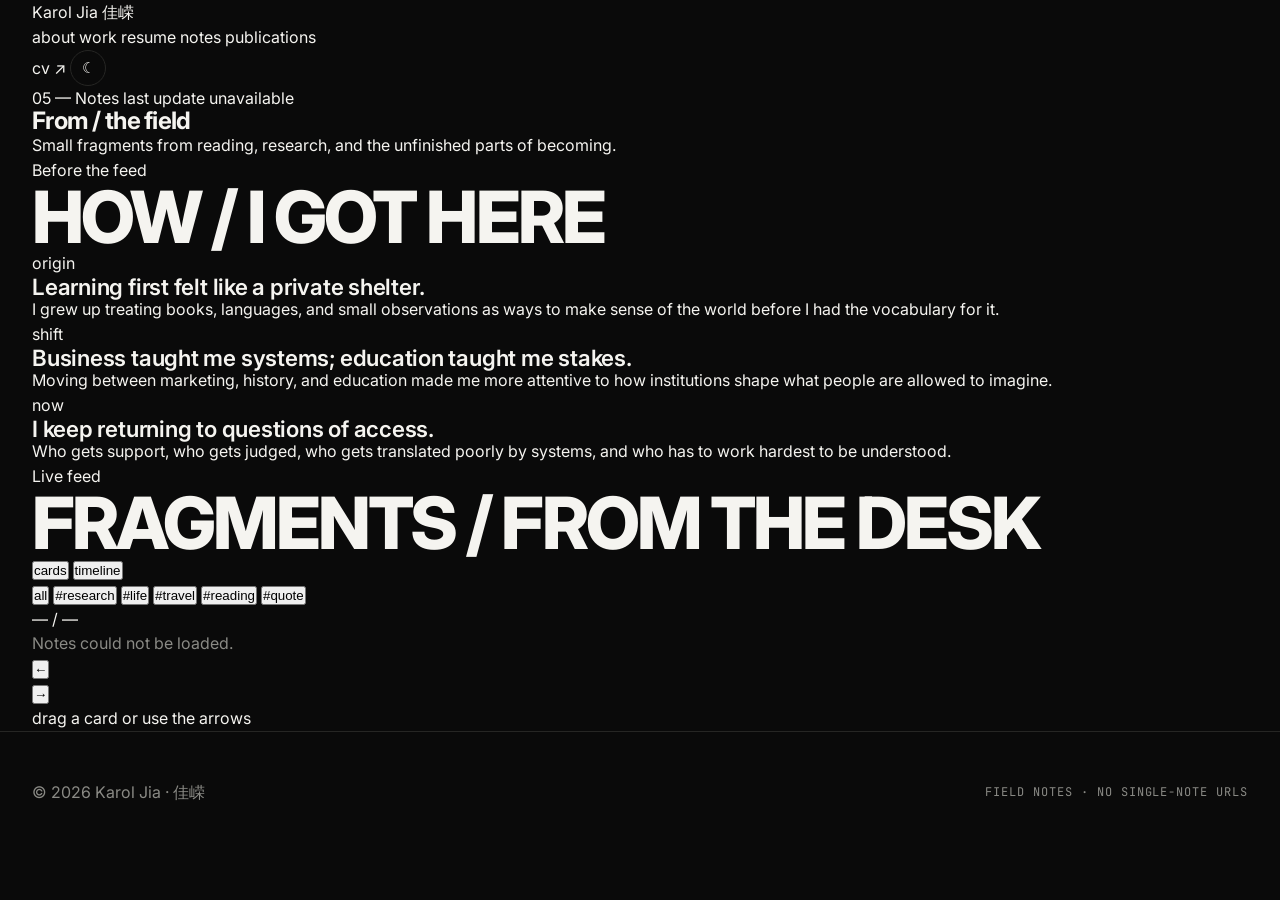
==== commit 8b959a00: "Add files via upload" ====
--- a/notes.html
+++ b/notes.html
@@ -19,18 +19,20 @@
 
 <header>
   <div class="container">
-    <div class="brand"><a href="index.html">Karol Jia / 佳嵘</a></div>
-    <nav>
+    <a class="brand" href="index.html">Karol Jia <span class="brand-cn">佳嵘</span></a>
+    <nav class="nav" aria-label="Primary">
       <a href="index.html#about">about</a>
       <a href="index.html#experience">work</a>
       <a href="index.html#resume">resume</a>
       <a href="notes.html" class="active">notes</a>
       <a href="publications.html">publications</a>
-      <a href="https://sites.google.com/view/karoljiaportfolio/profile"
-         target="_blank" rel="noopener noreferrer">cv ↗</a>
+    </nav>
+    <div class="nav-side">
+      <a class="nav-cv" href="https://sites.google.com/view/karoljiaportfolio/profile"
+         target="_blank" rel="noopener noreferrer">cv <span class="arr">↗</span></a>
       <button id="themeToggle" class="iconbtn" type="button"
               aria-label="Toggle theme" title="Toggle theme">☾</button>
-    </nav>
+    </div>
   </div>
 </header>
 
--- a/global.css
+++ b/global.css
@@ -2,6 +2,29 @@
    GLOBAL.CSS — Karol Jia v3
    Black / White + electric lime accent
    ============================================================ */
+
+/* ---- Mona Sans (self-hosted variable grotesque) ---- */
+@font-face {
+  font-family: 'Mona Sans Variable';
+  font-style: normal;
+  font-display: swap;
+  font-weight: 200 900;
+  src: url(assets/fonts/mona-sans-latin-wght-normal.woff2) format('woff2-variations');
+  unicode-range: U+0000-00FF,U+0131,U+0152-0153,U+02BB-02BC,U+02C6,U+02DA,U+02DC,U+0304,U+0308,U+0329,U+2000-206F,U+20AC,U+2122,U+2191,U+2193,U+2212,U+2215,U+FEFF,U+FFFD;
+}
+@font-face {
+  font-family: 'Mona Sans Variable';
+  font-style: normal;
+  font-display: swap;
+  font-weight: 200 900;
+  src: url(assets/fonts/mona-sans-latin-ext-wght-normal.woff2) format('woff2-variations');
+  unicode-range: U+0100-02BA,U+02BD-02C5,U+02C7-02CC,U+02CE-02D7,U+02DD-02FF,U+0304,U+0308,U+0329,U+1D00-1DBF,U+1E00-1E9F,U+1EF2-1EFF,U+2020,U+20A0-20AB,U+20AD-20C0,U+2113,U+2C60-2C7F,U+A720-A7FF;
+}
+
+:root {
+  /* primary sans — Mona Sans, à la landonorris.com, with graceful fallback */
+  --font-sans: 'Mona Sans Variable', 'Inter', -apple-system, BlinkMacSystemFont, 'Segoe UI', sans-serif;
+}
 
 :root {
   --bg:        #f5f4f0;
@@ -30,7 +53,7 @@
 body {
   background: var(--bg);
   color: var(--fg);
-  font-family: 'Inter', -apple-system, BlinkMacSystemFont, 'Segoe UI', sans-serif;
+  font-family: var(--font-sans);
   font-size: 16px;
   line-height: 1.55;
   -webkit-font-smoothing: antialiased;
@@ -44,7 +67,7 @@
 body.cat-cursor-on #hero * { cursor: none !important; }
 
 h1, h2, h3, h4 {
-  font-family: 'Inter', sans-serif;
+  font-family: var(--font-sans);
   font-weight: 700;
   letter-spacing: -0.03em;
   line-height: 0.95;
@@ -80,6 +103,15 @@
   max-width: 1400px;
   margin: 0 auto;
   padding: 0 2rem;
+}
+
+/* homepage: anchor the content column to the left of the page
+   instead of centering it. On wide screens the whole layout
+   (header + hero + sections) hugs the left gutter and the extra
+   space pools on the right. Below 1400px this is a no-op. */
+body.left-anchor .container {
+  margin-left: 0;
+  margin-right: auto;
 }
 .row   { display: flex; align-items: center; gap: 1.25rem; flex-wrap: wrap; }
 .stack { display: flex; flex-direction: column; gap: 1.25rem; }
